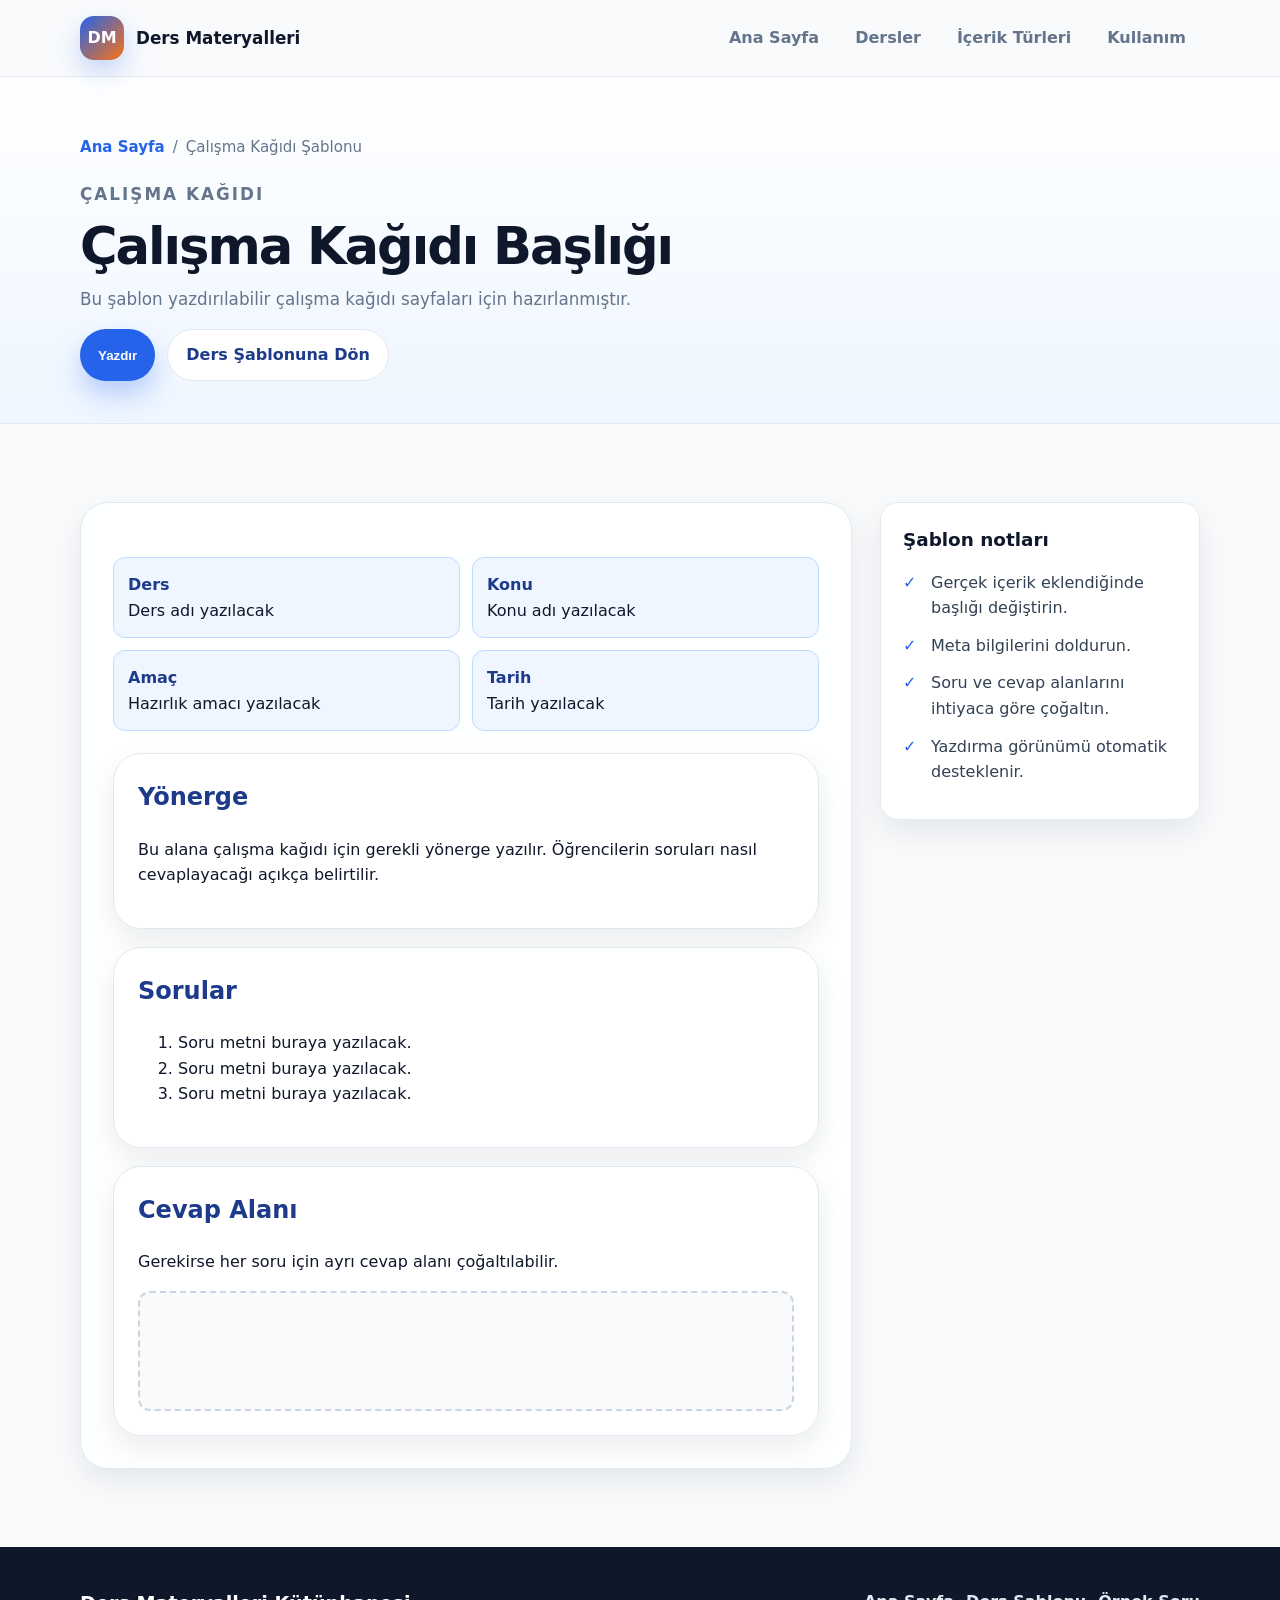
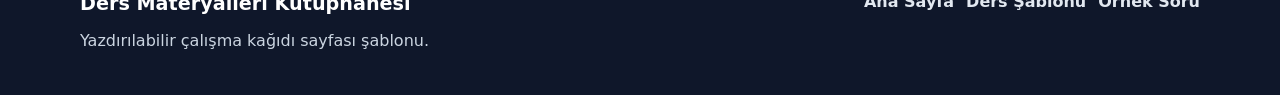
==== calisma-kagitlari/calisma-kagidi-sablonu.html @ d0fea32f "Create static course materials template" ====
<!DOCTYPE html>
<html lang="tr">
<head>
    <meta charset="UTF-8">
    <meta name="viewport" content="width=device-width, initial-scale=1.0">
    <meta name="description" content="Yazdırılabilir çalışma kağıdı sayfaları için statik HTML şablonu.">
    <title>Çalışma Kağıdı Şablonu | Ders Materyalleri Kütüphanesi</title>
    <link rel="stylesheet" href="../style.css">
</head>
<body>
    <header class="site-header">
        <div class="container nav-shell">
            <a class="brand" href="../index.html" aria-label="Ders Materyalleri Kütüphanesi ana sayfa">
                <span class="brand-mark" aria-hidden="true">DM</span>
                <span class="brand-text">Ders Materyalleri</span>
            </a>
            <button class="nav-toggle" type="button" aria-expanded="false" aria-controls="site-nav">
                <span class="sr-only">Menüyü aç veya kapat</span>
                <span></span>
                <span></span>
                <span></span>
            </button>
            <nav class="site-nav" id="site-nav" aria-label="Ana menü">
                <a href="../index.html">Ana Sayfa</a>
                <a href="../index.html#dersler">Dersler</a>
                <a href="../index.html#icerik-turleri">İçerik Türleri</a>
                <a href="../index.html#kullanim">Kullanım</a>
            </nav>
        </div>
    </header>

    <main>
        <section class="page-hero">
            <div class="container page-header">
                <nav class="breadcrumb" aria-label="Sayfa yolu">
                    <a href="../index.html">Ana Sayfa</a>
                    <span>/</span>
                    <span>Çalışma Kağıdı Şablonu</span>
                </nav>
                <p class="eyebrow">Çalışma kağıdı</p>
                <h1>Çalışma Kağıdı Başlığı</h1>
                <p>Bu şablon yazdırılabilir çalışma kağıdı sayfaları için hazırlanmıştır.</p>
                <div class="action-row">
                    <button class="button button-primary" type="button" onclick="window.print()">Yazdır</button>
                    <a class="button button-secondary" href="../dersler/ders-sablonu.html">Ders Şablonuna Dön</a>
                </div>
            </div>
        </section>

        <section class="section">
            <div class="container page-layout">
                <article class="page-card">
                    <div class="meta-grid" aria-label="Çalışma kağıdı bilgileri">
                        <div class="meta-item"><strong>Ders</strong> Ders adı yazılacak</div>
                        <div class="meta-item"><strong>Konu</strong> Konu adı yazılacak</div>
                        <div class="meta-item"><strong>Amaç</strong> Hazırlık amacı yazılacak</div>
                        <div class="meta-item"><strong>Tarih</strong> Tarih yazılacak</div>
                    </div>

                    <div class="worksheet-box">
                        <h2>Yönerge</h2>
                        <p>Bu alana çalışma kağıdı için gerekli yönerge yazılır. Öğrencilerin soruları nasıl cevaplayacağı açıkça belirtilir.</p>
                    </div>

                    <div class="worksheet-box">
                        <h2>Sorular</h2>
                        <ol>
                            <li>Soru metni buraya yazılacak.</li>
                            <li>Soru metni buraya yazılacak.</li>
                            <li>Soru metni buraya yazılacak.</li>
                        </ol>
                    </div>

                    <div class="worksheet-box">
                        <h2>Cevap Alanı</h2>
                        <p>Gerekirse her soru için ayrı cevap alanı çoğaltılabilir.</p>
                        <div class="answer-area" aria-label="Boş cevap alanı"></div>
                    </div>
                </article>

                <aside class="sidebar-card">
                    <h2>Şablon notları</h2>
                    <ul class="template-list">
                        <li>Gerçek içerik eklendiğinde başlığı değiştirin.</li>
                        <li>Meta bilgilerini doldurun.</li>
                        <li>Soru ve cevap alanlarını ihtiyaca göre çoğaltın.</li>
                        <li>Yazdırma görünümü otomatik desteklenir.</li>
                    </ul>
                </aside>
            </div>
        </section>
    </main>

    <footer class="site-footer">
        <div class="container footer-grid">
            <div>
                <h2>Ders Materyalleri Kütüphanesi</h2>
                <p>Yazdırılabilir çalışma kağıdı sayfası şablonu.</p>
            </div>
            <nav aria-label="Alt menü">
                <a href="../index.html">Ana Sayfa</a>
                <a href="../dersler/ders-sablonu.html">Ders Şablonu</a>
                <a href="../ornek-sorular/ornek-soru-sablonu.html">Örnek Soru</a>
            </nav>
        </div>
    </footer>

    <script src="../script.js"></script>
</body>
</html>
---- style.css ----
:root {
    --color-primary: #2563eb;
    --color-primary-dark: #1e3a8a;
    --color-accent: #f97316;
    --color-bg: #f8fafc;
    --color-surface: #ffffff;
    --color-surface-soft: #eff6ff;
    --color-text: #0f172a;
    --color-muted: #64748b;
    --color-border: #e2e8f0;
    --shadow-soft: 0 20px 45px rgba(15, 23, 42, 0.09);
    --shadow-card: 0 12px 30px rgba(15, 23, 42, 0.08);
    --radius-sm: 12px;
    --radius-md: 18px;
    --radius-lg: 28px;
    --container: 1120px;
}

* {
    box-sizing: border-box;
}

html {
    scroll-behavior: smooth;
}

body {
    margin: 0;
    font-family: system-ui, -apple-system, BlinkMacSystemFont, "Segoe UI", sans-serif;
    color: var(--color-text);
    background: var(--color-bg);
    line-height: 1.6;
}

body.nav-open {
    overflow: hidden;
}

img {
    max-width: 100%;
    display: block;
}

a {
    color: inherit;
}

code {
    padding: 0.12rem 0.35rem;
    border-radius: 8px;
    background: #e0e7ff;
    color: #3730a3;
    font-size: 0.92em;
}

.container {
    width: min(100% - 32px, var(--container));
    margin-inline: auto;
}

.sr-only {
    position: absolute;
    width: 1px;
    height: 1px;
    padding: 0;
    margin: -1px;
    overflow: hidden;
    clip: rect(0, 0, 0, 0);
    white-space: nowrap;
    border: 0;
}

.site-header {
    position: sticky;
    top: 0;
    z-index: 20;
    background: rgba(248, 250, 252, 0.92);
    border-bottom: 1px solid rgba(226, 232, 240, 0.8);
    backdrop-filter: blur(16px);
}

.nav-shell {
    min-height: 76px;
    display: flex;
    align-items: center;
    justify-content: space-between;
    gap: 24px;
}

.brand {
    display: inline-flex;
    align-items: center;
    gap: 12px;
    font-weight: 800;
    text-decoration: none;
}

.brand-mark {
    display: grid;
    width: 44px;
    height: 44px;
    place-items: center;
    color: #fff;
    background: linear-gradient(135deg, var(--color-primary), var(--color-accent));
    border-radius: 14px;
    box-shadow: 0 12px 24px rgba(37, 99, 235, 0.24);
}

.brand-text {
    font-size: 1.05rem;
}

.site-nav {
    display: flex;
    align-items: center;
    gap: 8px;
}

.site-nav a {
    padding: 10px 14px;
    border-radius: 999px;
    color: var(--color-muted);
    font-weight: 700;
    text-decoration: none;
    transition: 0.2s ease;
}

.site-nav a:hover,
.site-nav a:focus-visible,
.site-nav a[aria-current="page"] {
    color: var(--color-primary-dark);
    background: #dbeafe;
    outline: none;
}

.nav-toggle {
    display: none;
    width: 44px;
    height: 44px;
    border: 1px solid var(--color-border);
    border-radius: 12px;
    background: #fff;
    cursor: pointer;
}

.nav-toggle span:not(.sr-only) {
    display: block;
    width: 20px;
    height: 2px;
    margin: 4px auto;
    background: var(--color-text);
    border-radius: 2px;
}

.hero {
    overflow: hidden;
    padding: 92px 0 76px;
    background:
        radial-gradient(circle at 12% 20%, rgba(249, 115, 22, 0.16), transparent 28%),
        radial-gradient(circle at 88% 18%, rgba(37, 99, 235, 0.2), transparent 32%),
        linear-gradient(180deg, #ffffff 0%, #eef6ff 100%);
}

.hero-grid {
    display: grid;
    grid-template-columns: minmax(0, 1.35fr) minmax(300px, 0.65fr);
    gap: 42px;
    align-items: center;
}

.eyebrow {
    margin: 0 0 12px;
    color: var(--color-accent);
    font-size: 0.78rem;
    font-weight: 900;
    letter-spacing: 0.12em;
    text-transform: uppercase;
}

h1,
h2,
h3,
p {
    margin-top: 0;
}

.hero h1 {
    max-width: 850px;
    margin-bottom: 22px;
    font-size: clamp(2.3rem, 6vw, 5rem);
    line-height: 0.98;
    letter-spacing: -0.06em;
}

.hero-lead {
    max-width: 720px;
    margin-bottom: 28px;
    color: #334155;
    font-size: clamp(1.05rem, 2vw, 1.25rem);
}

.hero-actions,
.action-row {
    display: flex;
    flex-wrap: wrap;
    gap: 12px;
}

.button {
    display: inline-flex;
    min-height: 46px;
    align-items: center;
    justify-content: center;
    gap: 8px;
    padding: 12px 18px;
    border: 0;
    border-radius: 999px;
    font-weight: 800;
    text-decoration: none;
    cursor: pointer;
    transition: transform 0.2s ease, box-shadow 0.2s ease, background 0.2s ease;
}

.button:hover,
.button:focus-visible {
    transform: translateY(-2px);
    outline: none;
}

.button-primary {
    color: #fff;
    background: var(--color-primary);
    box-shadow: 0 14px 26px rgba(37, 99, 235, 0.28);
}

.button-primary:hover,
.button-primary:focus-visible {
    background: var(--color-primary-dark);
}

.button-secondary {
    color: var(--color-primary-dark);
    background: #fff;
    border: 1px solid var(--color-border);
}

.hero-card,
.empty-state,
.feature-card,
.step-card,
.page-card,
.template-panel,
.worksheet-box,
.question-box {
    background: rgba(255, 255, 255, 0.92);
    border: 1px solid var(--color-border);
    border-radius: var(--radius-lg);
    box-shadow: var(--shadow-card);
}

.hero-card {
    padding: 26px;
}

.stat-card {
    display: grid;
    gap: 4px;
    padding: 24px;
    margin-bottom: 22px;
    color: #fff;
    background: linear-gradient(135deg, var(--color-primary-dark), var(--color-primary));
    border-radius: var(--radius-md);
}

.stat-number {
    font-size: 4rem;
    font-weight: 900;
    line-height: 1;
}

.stat-label {
    font-weight: 700;
}

.check-list,
.resource-list,
.template-list {
    padding: 0;
    margin: 0;
    list-style: none;
}

.check-list li,
.resource-list li,
.template-list li {
    position: relative;
    padding-left: 28px;
    margin-bottom: 12px;
    color: #334155;
}

.check-list li::before,
.resource-list li::before,
.template-list li::before {
    position: absolute;
    left: 0;
    color: var(--color-primary);
    font-weight: 900;
    content: "✓";
}

.section {
    padding: 78px 0;
}

.section-muted {
    background: #eef6ff;
}

.section-heading {
    max-width: 760px;
    margin-bottom: 32px;
}

.section-heading.centered {
    margin-inline: auto;
    text-align: center;
}

.section-heading h2,
.page-header h1 {
    margin-bottom: 12px;
    font-size: clamp(2rem, 4vw, 3.4rem);
    line-height: 1.05;
    letter-spacing: -0.04em;
}

.section-heading p,
.page-header p {
    color: var(--color-muted);
    font-size: 1.05rem;
}

.empty-state {
    padding: 36px;
    text-align: center;
}

.empty-icon {
    display: grid;
    width: 64px;
    height: 64px;
    place-items: center;
    margin: 0 auto 18px;
    color: var(--color-primary);
    background: #dbeafe;
    border-radius: 22px;
    font-size: 2rem;
    font-weight: 900;
}

.card-grid,
.steps-grid {
    display: grid;
    gap: 20px;
}

.card-grid.two-columns {
    grid-template-columns: repeat(2, minmax(0, 1fr));
}

.steps-grid {
    grid-template-columns: repeat(3, minmax(0, 1fr));
}

.feature-card,
.step-card,
.template-panel {
    padding: 28px;
}

.feature-card h3,
.step-card h3,
.template-panel h2 {
    margin-bottom: 10px;
}

.card-icon {
    display: inline-grid;
    width: 56px;
    height: 56px;
    place-items: center;
    margin-bottom: 18px;
    background: #fff7ed;
    border-radius: 18px;
    font-size: 1.8rem;
}

.text-link {
    color: var(--color-primary);
    font-weight: 800;
    text-decoration-thickness: 2px;
    text-underline-offset: 4px;
}

.step-card {
    position: relative;
    padding-top: 62px;
}

.step-number {
    position: absolute;
    top: 22px;
    left: 28px;
    display: grid;
    width: 34px;
    height: 34px;
    place-items: center;
    color: #fff;
    background: var(--color-primary);
    border-radius: 50%;
    font-weight: 900;
}

.page-hero {
    padding: 58px 0 42px;
    background: linear-gradient(180deg, #fff 0%, #eef6ff 100%);
    border-bottom: 1px solid var(--color-border);
}

.breadcrumb {
    display: flex;
    flex-wrap: wrap;
    gap: 8px;
    margin-bottom: 22px;
    color: var(--color-muted);
    font-size: 0.94rem;
}

.breadcrumb a {
    color: var(--color-primary);
    font-weight: 800;
    text-decoration: none;
}

.page-layout {
    display: grid;
    grid-template-columns: minmax(0, 1fr) 320px;
    gap: 28px;
    align-items: start;
}

.page-card {
    padding: 32px;
}

.template-panel + .template-panel,
.worksheet-box + .worksheet-box,
.question-box + .question-box {
    margin-top: 18px;
}

.template-panel h2,
.worksheet-box h2,
.question-box h2 {
    color: var(--color-primary-dark);
}

.meta-grid {
    display: grid;
    grid-template-columns: repeat(2, minmax(0, 1fr));
    gap: 12px;
    margin: 22px 0;
}

.meta-item {
    padding: 14px;
    background: var(--color-surface-soft);
    border: 1px solid #bfdbfe;
    border-radius: var(--radius-sm);
}

.meta-item strong {
    display: block;
    color: var(--color-primary-dark);
}

.sidebar-card {
    position: sticky;
    top: 98px;
    padding: 22px;
    background: #fff;
    border: 1px solid var(--color-border);
    border-radius: var(--radius-md);
    box-shadow: var(--shadow-card);
}

.sidebar-card h2 {
    font-size: 1.15rem;
}

.worksheet-box,
.question-box {
    padding: 24px;
}

.answer-area {
    min-height: 120px;
    margin-top: 12px;
    border: 2px dashed #cbd5e1;
    border-radius: var(--radius-sm);
    background: #f8fafc;
}

.site-footer {
    padding: 42px 0;
    color: #cbd5e1;
    background: #0f172a;
}

.footer-grid {
    display: flex;
    align-items: flex-start;
    justify-content: space-between;
    gap: 24px;
}

.site-footer h2 {
    margin-bottom: 8px;
    color: #fff;
    font-size: 1.2rem;
}

.site-footer p {
    margin-bottom: 0;
}

.site-footer nav {
    display: flex;
    flex-wrap: wrap;
    gap: 12px;
}

.site-footer a {
    color: #e2e8f0;
    font-weight: 700;
    text-decoration: none;
}

.site-footer a:hover,
.site-footer a:focus-visible {
    color: #fff;
    outline: none;
}

@media (max-width: 860px) {
    .nav-toggle {
        display: inline-block;
    }

    .site-nav {
        position: fixed;
        inset: 76px 16px auto 16px;
        display: none;
        flex-direction: column;
        align-items: stretch;
        padding: 16px;
        background: #fff;
        border: 1px solid var(--color-border);
        border-radius: var(--radius-md);
        box-shadow: var(--shadow-soft);
    }

    .site-nav.is-open {
        display: flex;
    }

    .site-nav a {
        border-radius: 12px;
    }

    .hero-grid,
    .page-layout,
    .card-grid.two-columns,
    .steps-grid,
    .meta-grid {
        grid-template-columns: 1fr;
    }

    .hero {
        padding: 56px 0;
    }

    .section {
        padding: 56px 0;
    }

    .sidebar-card {
        position: static;
    }

    .footer-grid {
        flex-direction: column;
    }
}

@media (max-width: 560px) {
    .container {
        width: min(100% - 24px, var(--container));
    }

    .brand-text {
        display: none;
    }

    .hero-actions,
    .action-row {
        flex-direction: column;
    }

    .button {
        width: 100%;
    }

    .empty-state,
    .feature-card,
    .step-card,
    .page-card,
    .template-panel,
    .worksheet-box,
    .question-box {
        padding: 22px;
    }
}

@media print {
    .site-header,
    .site-footer,
    .breadcrumb,
    .sidebar-card,
    .button,
    .nav-toggle {
        display: none !important;
    }

    body {
        color: #000;
        background: #fff;
    }

    .page-hero,
    .section,
    .page-card,
    .worksheet-box,
    .question-box {
        padding: 0;
        background: #fff;
        border: 0;
        box-shadow: none;
    }

    .container {
        width: 100%;
    }

    .page-layout {
        display: block;
    }

    .answer-area {
        min-height: 100px;
        border: 1px solid #000;
    }
}
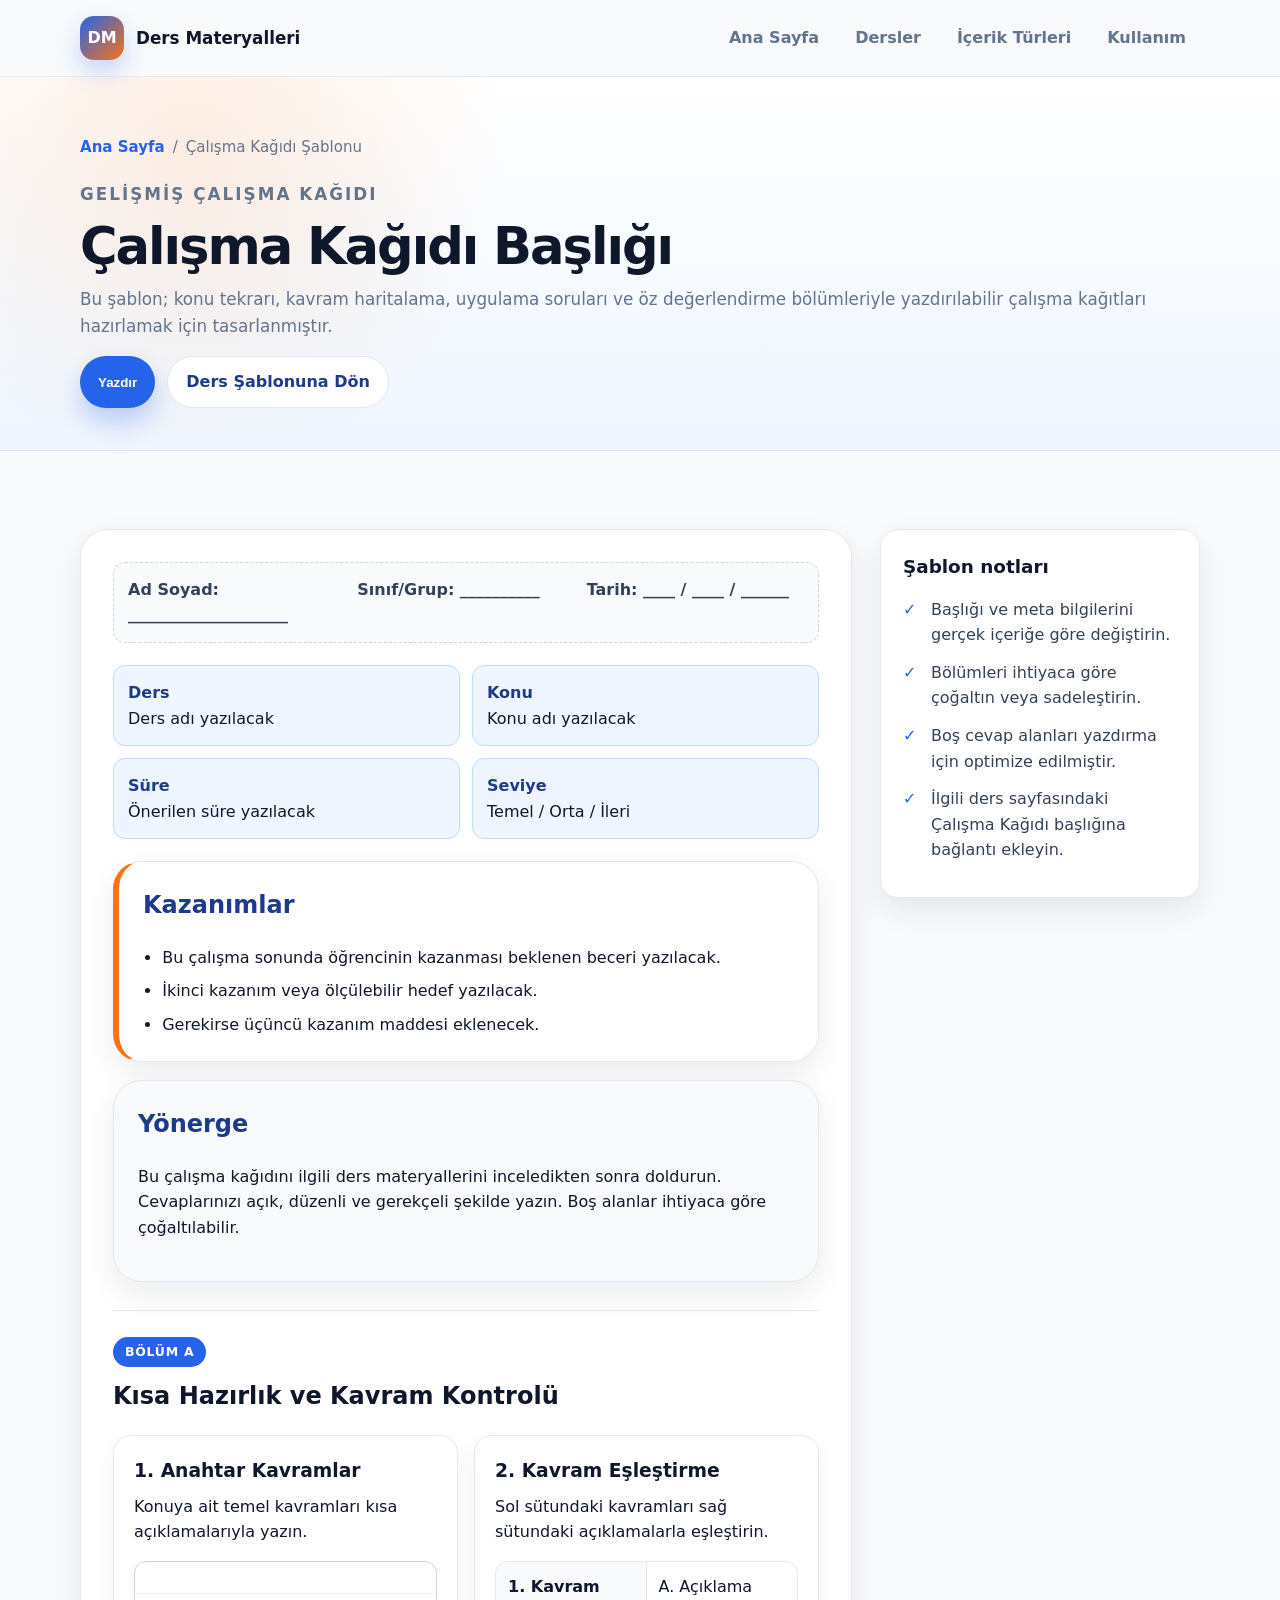
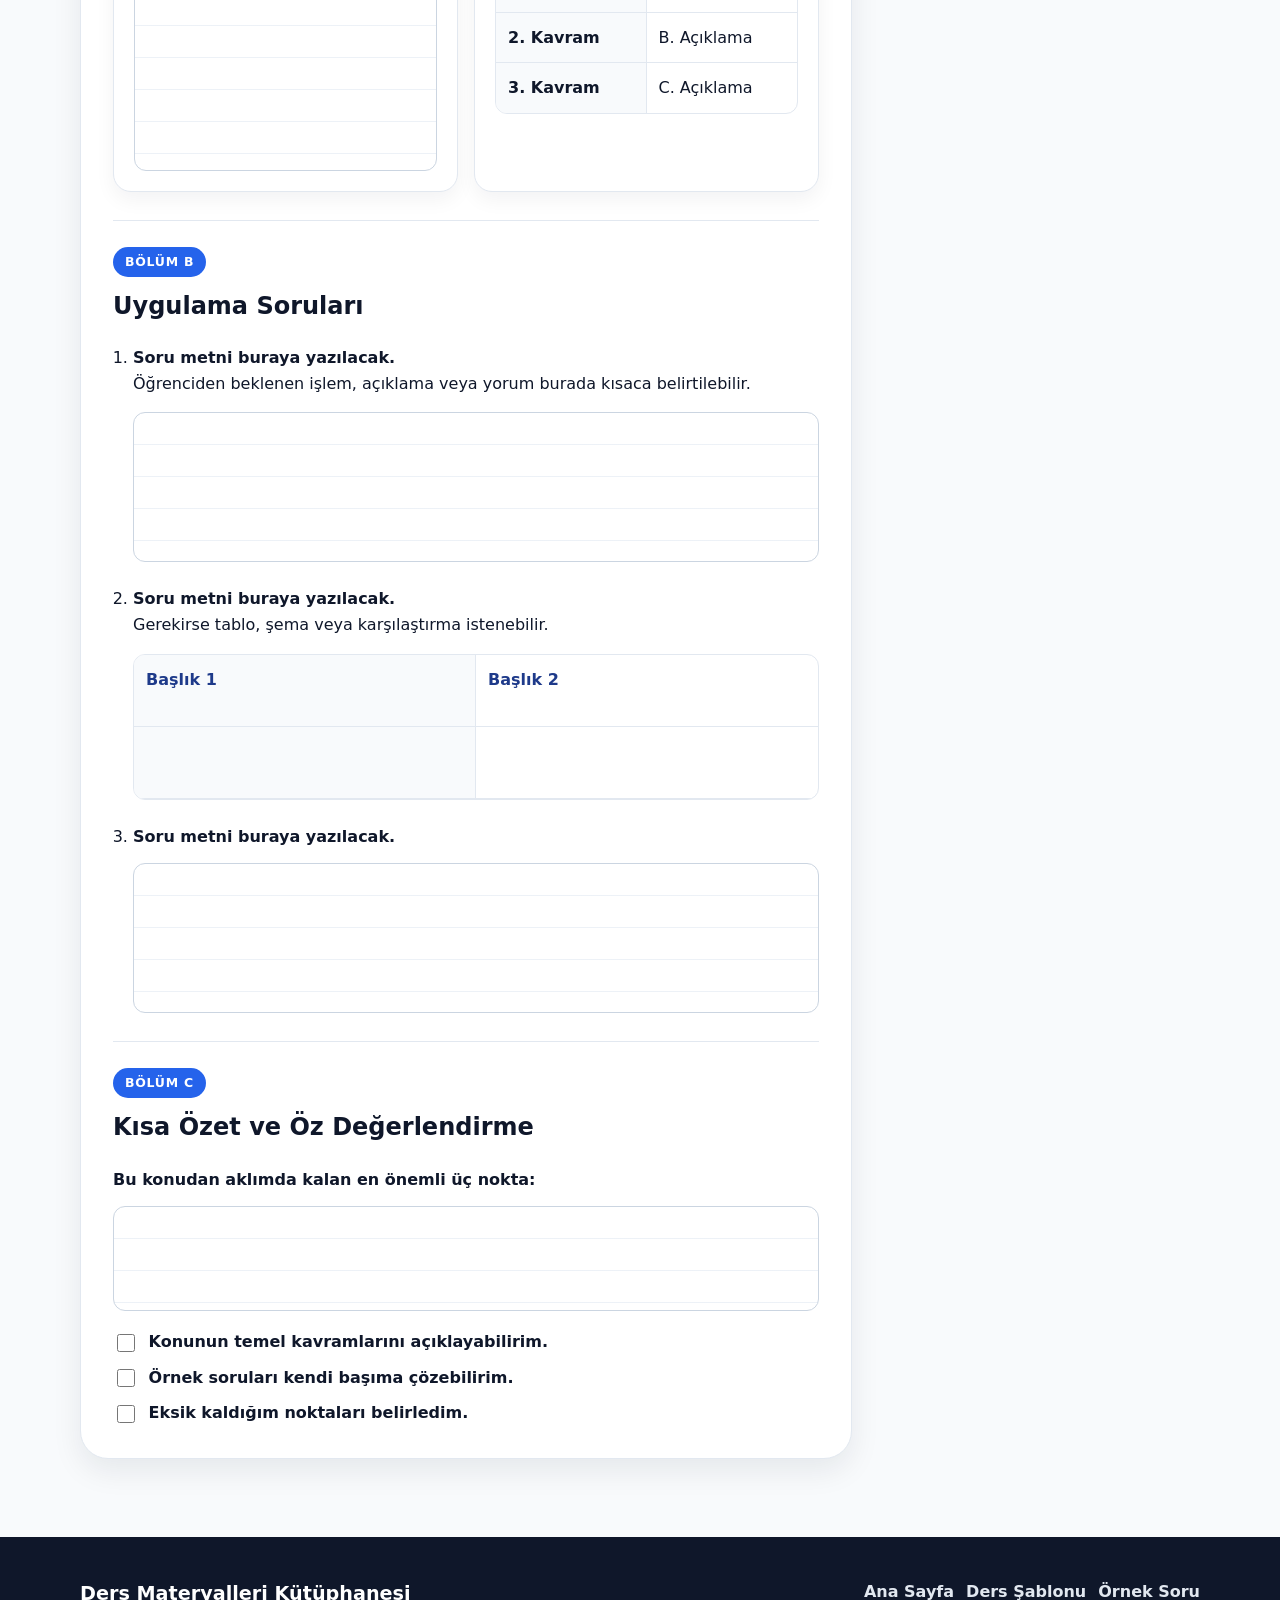
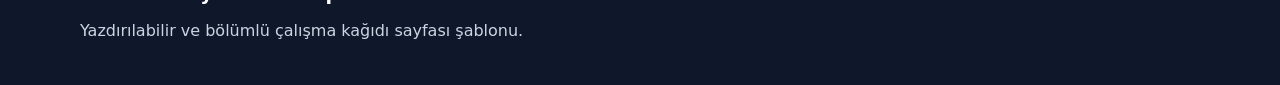
==== commit 246630bd: "Enhance worksheet and question templates" ====
--- a/calisma-kagitlari/calisma-kagidi-sablonu.html
+++ b/calisma-kagitlari/calisma-kagidi-sablonu.html
@@ -3,9 +3,9 @@
 <head>
     <meta charset="UTF-8">
     <meta name="viewport" content="width=device-width, initial-scale=1.0">
-    <meta name="description" content="Yazdırılabilir çalışma kağıdı sayfaları için statik HTML şablonu.">
+    <meta name="description" content="Yazdırılabilir, bölümlü ve gelişmiş çalışma kağıdı sayfaları için statik HTML şablonu.">
     <title>Çalışma Kağıdı Şablonu | Ders Materyalleri Kütüphanesi</title>
-    <link rel="stylesheet" href="../style.css">
+    <link rel="stylesheet" href="../style.css?v=20260604-2">
 </head>
 <body>
     <header class="site-header">
@@ -30,16 +30,16 @@
     </header>
 
     <main>
-        <section class="page-hero">
+        <section class="page-hero worksheet-hero">
             <div class="container page-header">
                 <nav class="breadcrumb" aria-label="Sayfa yolu">
                     <a href="../index.html">Ana Sayfa</a>
                     <span>/</span>
                     <span>Çalışma Kağıdı Şablonu</span>
                 </nav>
-                <p class="eyebrow">Çalışma kağıdı</p>
+                <p class="eyebrow">Gelişmiş çalışma kağıdı</p>
                 <h1>Çalışma Kağıdı Başlığı</h1>
-                <p>Bu şablon yazdırılabilir çalışma kağıdı sayfaları için hazırlanmıştır.</p>
+                <p>Bu şablon; konu tekrarı, kavram haritalama, uygulama soruları ve öz değerlendirme bölümleriyle yazdırılabilir çalışma kağıtları hazırlamak için tasarlanmıştır.</p>
                 <div class="action-row">
                     <button class="button button-primary" type="button" onclick="window.print()">Yazdır</button>
                     <a class="button button-secondary" href="../dersler/ders-sablonu.html">Ders Şablonuna Dön</a>
@@ -49,42 +49,103 @@
 
         <section class="section">
             <div class="container page-layout">
-                <article class="page-card">
+                <article class="page-card worksheet-sheet">
+                    <div class="sheet-topline">
+                        <span>Ad Soyad: ____________________</span>
+                        <span>Sınıf/Grup: __________</span>
+                        <span>Tarih: ____ / ____ / ______</span>
+                    </div>
+
                     <div class="meta-grid" aria-label="Çalışma kağıdı bilgileri">
                         <div class="meta-item"><strong>Ders</strong> Ders adı yazılacak</div>
                         <div class="meta-item"><strong>Konu</strong> Konu adı yazılacak</div>
-                        <div class="meta-item"><strong>Amaç</strong> Hazırlık amacı yazılacak</div>
-                        <div class="meta-item"><strong>Tarih</strong> Tarih yazılacak</div>
+                        <div class="meta-item"><strong>Süre</strong> Önerilen süre yazılacak</div>
+                        <div class="meta-item"><strong>Seviye</strong> Temel / Orta / İleri</div>
                     </div>
 
-                    <div class="worksheet-box">
+                    <section class="worksheet-box accent-box">
+                        <h2>Kazanımlar</h2>
+                        <ul class="compact-list">
+                            <li>Bu çalışma sonunda öğrencinin kazanması beklenen beceri yazılacak.</li>
+                            <li>İkinci kazanım veya ölçülebilir hedef yazılacak.</li>
+                            <li>Gerekirse üçüncü kazanım maddesi eklenecek.</li>
+                        </ul>
+                    </section>
+
+                    <section class="worksheet-box instruction-box">
                         <h2>Yönerge</h2>
-                        <p>Bu alana çalışma kağıdı için gerekli yönerge yazılır. Öğrencilerin soruları nasıl cevaplayacağı açıkça belirtilir.</p>
-                    </div>
+                        <p>Bu çalışma kağıdını ilgili ders materyallerini inceledikten sonra doldurun. Cevaplarınızı açık, düzenli ve gerekçeli şekilde yazın. Boş alanlar ihtiyaca göre çoğaltılabilir.</p>
+                    </section>
 
-                    <div class="worksheet-box">
-                        <h2>Sorular</h2>
-                        <ol>
-                            <li>Soru metni buraya yazılacak.</li>
-                            <li>Soru metni buraya yazılacak.</li>
-                            <li>Soru metni buraya yazılacak.</li>
+                    <section class="worksheet-section">
+                        <div class="section-label">Bölüm A</div>
+                        <h2>Kısa Hazırlık ve Kavram Kontrolü</h2>
+                        <div class="task-grid">
+                            <article class="task-card">
+                                <h3>1. Anahtar Kavramlar</h3>
+                                <p>Konuya ait temel kavramları kısa açıklamalarıyla yazın.</p>
+                                <div class="lined-area tall" aria-label="Anahtar kavram cevap alanı"></div>
+                            </article>
+                            <article class="task-card">
+                                <h3>2. Kavram Eşleştirme</h3>
+                                <p>Sol sütundaki kavramları sağ sütundaki açıklamalarla eşleştirin.</p>
+                                <div class="match-table" role="table" aria-label="Kavram eşleştirme alanı">
+                                    <div role="row"><span role="cell">1. Kavram</span><span role="cell">A. Açıklama</span></div>
+                                    <div role="row"><span role="cell">2. Kavram</span><span role="cell">B. Açıklama</span></div>
+                                    <div role="row"><span role="cell">3. Kavram</span><span role="cell">C. Açıklama</span></div>
+                                </div>
+                            </article>
+                        </div>
+                    </section>
+
+                    <section class="worksheet-section">
+                        <div class="section-label">Bölüm B</div>
+                        <h2>Uygulama Soruları</h2>
+                        <ol class="worksheet-questions">
+                            <li>
+                                <strong>Soru metni buraya yazılacak.</strong>
+                                <p>Öğrenciden beklenen işlem, açıklama veya yorum burada kısaca belirtilebilir.</p>
+                                <div class="lined-area" aria-label="Birinci soru cevap alanı"></div>
+                            </li>
+                            <li>
+                                <strong>Soru metni buraya yazılacak.</strong>
+                                <p>Gerekirse tablo, şema veya karşılaştırma istenebilir.</p>
+                                <div class="answer-grid" aria-label="Karşılaştırmalı cevap alanı">
+                                    <div><span>Başlık 1</span></div>
+                                    <div><span>Başlık 2</span></div>
+                                    <div></div>
+                                    <div></div>
+                                </div>
+                            </li>
+                            <li>
+                                <strong>Soru metni buraya yazılacak.</strong>
+                                <div class="lined-area" aria-label="Üçüncü soru cevap alanı"></div>
+                            </li>
                         </ol>
-                    </div>
+                    </section>
 
-                    <div class="worksheet-box">
-                        <h2>Cevap Alanı</h2>
-                        <p>Gerekirse her soru için ayrı cevap alanı çoğaltılabilir.</p>
-                        <div class="answer-area" aria-label="Boş cevap alanı"></div>
-                    </div>
+                    <section class="worksheet-section">
+                        <div class="section-label">Bölüm C</div>
+                        <h2>Kısa Özet ve Öz Değerlendirme</h2>
+                        <div class="reflection-box">
+                            <label>Bu konudan aklımda kalan en önemli üç nokta:</label>
+                            <div class="lined-area compact" aria-label="Kısa özet alanı"></div>
+                        </div>
+                        <div class="self-check" aria-label="Öz değerlendirme kontrol listesi">
+                            <label><input type="checkbox"> Konunun temel kavramlarını açıklayabilirim.</label>
+                            <label><input type="checkbox"> Örnek soruları kendi başıma çözebilirim.</label>
+                            <label><input type="checkbox"> Eksik kaldığım noktaları belirledim.</label>
+                        </div>
+                    </section>
                 </article>
 
                 <aside class="sidebar-card">
                     <h2>Şablon notları</h2>
                     <ul class="template-list">
-                        <li>Gerçek içerik eklendiğinde başlığı değiştirin.</li>
-                        <li>Meta bilgilerini doldurun.</li>
-                        <li>Soru ve cevap alanlarını ihtiyaca göre çoğaltın.</li>
-                        <li>Yazdırma görünümü otomatik desteklenir.</li>
+                        <li>Başlığı ve meta bilgilerini gerçek içeriğe göre değiştirin.</li>
+                        <li>Bölümleri ihtiyaca göre çoğaltın veya sadeleştirin.</li>
+                        <li>Boş cevap alanları yazdırma için optimize edilmiştir.</li>
+                        <li>İlgili ders sayfasındaki Çalışma Kağıdı başlığına bağlantı ekleyin.</li>
                     </ul>
                 </aside>
             </div>
@@ -95,7 +156,7 @@
         <div class="container footer-grid">
             <div>
                 <h2>Ders Materyalleri Kütüphanesi</h2>
-                <p>Yazdırılabilir çalışma kağıdı sayfası şablonu.</p>
+                <p>Yazdırılabilir ve bölümlü çalışma kağıdı sayfası şablonu.</p>
             </div>
             <nav aria-label="Alt menü">
                 <a href="../index.html">Ana Sayfa</a>
@@ -105,6 +166,6 @@
         </div>
     </footer>
 
-    <script src="../script.js"></script>
+    <script src="../script.js?v=20260604-2"></script>
 </body>
 </html>
--- a/style.css
+++ b/style.css
@@ -672,3 +672,322 @@
         border: 1px solid #000;
     }
 }
+
+.worksheet-hero,
+.question-hero {
+    background:
+        radial-gradient(circle at 15% 20%, rgba(249, 115, 22, 0.12), transparent 28%),
+        linear-gradient(180deg, #ffffff 0%, #eff6ff 100%);
+}
+
+.worksheet-sheet,
+.question-sheet {
+    background: #fff;
+}
+
+.sheet-topline {
+    display: grid;
+    grid-template-columns: repeat(3, minmax(0, 1fr));
+    gap: 12px;
+    padding: 14px;
+    margin-bottom: 20px;
+    color: #334155;
+    background: #f8fafc;
+    border: 1px dashed #cbd5e1;
+    border-radius: var(--radius-sm);
+    font-weight: 700;
+}
+
+.accent-box {
+    border-left: 6px solid var(--color-accent);
+}
+
+.instruction-box {
+    background: #f8fafc;
+}
+
+.compact-list {
+    padding-left: 1.2rem;
+    margin: 0;
+}
+
+.compact-list li + li {
+    margin-top: 8px;
+}
+
+.worksheet-section,
+.question-set,
+.answer-key-panel {
+    margin-top: 28px;
+    padding-top: 26px;
+    border-top: 1px solid var(--color-border);
+}
+
+.section-label {
+    display: inline-flex;
+    align-items: center;
+    min-height: 30px;
+    padding: 4px 12px;
+    margin-bottom: 10px;
+    color: #fff;
+    background: var(--color-primary);
+    border-radius: 999px;
+    font-size: 0.78rem;
+    font-weight: 900;
+    letter-spacing: 0.06em;
+    text-transform: uppercase;
+}
+
+.task-grid {
+    display: grid;
+    grid-template-columns: repeat(2, minmax(0, 1fr));
+    gap: 16px;
+}
+
+.task-card,
+.question-card,
+.answer-key-panel {
+    padding: 20px;
+    background: #ffffff;
+    border: 1px solid var(--color-border);
+    border-radius: var(--radius-md);
+    box-shadow: 0 8px 20px rgba(15, 23, 42, 0.05);
+}
+
+.task-card h3,
+.question-card h3 {
+    margin-bottom: 8px;
+}
+
+.lined-area {
+    min-height: 150px;
+    margin-top: 14px;
+    border-radius: var(--radius-sm);
+    background-image: repeating-linear-gradient(#fff 0 31px, #dbe4ef 32px);
+    border: 1px solid #cbd5e1;
+}
+
+.lined-area.tall {
+    min-height: 210px;
+}
+
+.lined-area.compact {
+    min-height: 105px;
+}
+
+.match-table,
+.answer-grid,
+.true-false-list,
+.answer-key-grid {
+    margin-top: 14px;
+    overflow: hidden;
+    border: 1px solid var(--color-border);
+    border-radius: var(--radius-sm);
+}
+
+.match-table > div,
+.answer-grid,
+.true-false-list label,
+.answer-key-grid {
+    display: grid;
+}
+
+.match-table > div {
+    grid-template-columns: 1fr 1fr;
+}
+
+.match-table span,
+.answer-grid > div,
+.true-false-list label,
+.answer-key-grid span,
+.answer-key-grid strong {
+    padding: 12px;
+    border-bottom: 1px solid var(--color-border);
+}
+
+.match-table > div:last-child span,
+.true-false-list label:last-child,
+.answer-key-grid span:nth-last-child(-n + 2),
+.answer-key-grid strong:nth-last-child(-n + 2) {
+    border-bottom: 0;
+}
+
+.match-table span:first-child,
+.answer-grid > div:nth-child(odd),
+.answer-key-grid span {
+    border-right: 1px solid var(--color-border);
+    background: #f8fafc;
+    font-weight: 800;
+}
+
+.worksheet-questions {
+    padding-left: 1.25rem;
+}
+
+.worksheet-questions > li + li {
+    margin-top: 24px;
+}
+
+.answer-grid {
+    grid-template-columns: 1fr 1fr;
+}
+
+.answer-grid > div {
+    min-height: 72px;
+}
+
+.answer-grid span {
+    color: var(--color-primary-dark);
+    font-weight: 900;
+}
+
+.reflection-box label,
+.self-check label {
+    display: block;
+    font-weight: 800;
+}
+
+.self-check {
+    display: grid;
+    gap: 10px;
+    margin-top: 18px;
+}
+
+.self-check input {
+    width: 18px;
+    height: 18px;
+    margin-right: 8px;
+    vertical-align: middle;
+}
+
+.question-card + .question-card {
+    margin-top: 18px;
+}
+
+.question-head {
+    display: flex;
+    align-items: center;
+    justify-content: space-between;
+    gap: 12px;
+    margin-bottom: 12px;
+}
+
+.question-number,
+.difficulty {
+    display: inline-flex;
+    align-items: center;
+    min-height: 30px;
+    padding: 4px 12px;
+    border-radius: 999px;
+    font-size: 0.82rem;
+    font-weight: 900;
+}
+
+.question-number {
+    color: var(--color-primary-dark);
+    background: #dbeafe;
+}
+
+.difficulty.easy {
+    color: #166534;
+    background: #dcfce7;
+}
+
+.difficulty.medium {
+    color: #92400e;
+    background: #fef3c7;
+}
+
+.difficulty.hard {
+    color: #991b1b;
+    background: #fee2e2;
+}
+
+.question-stem {
+    color: #1e293b;
+    font-weight: 700;
+}
+
+.options-list {
+    display: grid;
+    gap: 8px;
+    padding-left: 1.6rem;
+    margin: 14px 0;
+}
+
+.options-list li {
+    padding: 10px 12px;
+    background: #f8fafc;
+    border: 1px solid var(--color-border);
+    border-radius: 12px;
+}
+
+.answer-detail {
+    margin-top: 14px;
+    border: 1px solid #bfdbfe;
+    border-radius: var(--radius-sm);
+    background: #eff6ff;
+}
+
+.answer-detail summary {
+    padding: 12px 14px;
+    color: var(--color-primary-dark);
+    cursor: pointer;
+    font-weight: 900;
+}
+
+.answer-detail p {
+    padding: 0 14px 14px;
+    margin-bottom: 0;
+}
+
+.true-false-list label {
+    grid-template-columns: 1fr auto;
+    gap: 14px;
+    align-items: center;
+    margin: 0;
+}
+
+.answer-key-grid {
+    grid-template-columns: 90px 1fr;
+}
+
+.answer-key-grid span,
+.answer-key-grid strong {
+    display: block;
+}
+
+@media (max-width: 860px) {
+    .sheet-topline,
+    .task-grid {
+        grid-template-columns: 1fr;
+    }
+}
+
+@media print {
+    .worksheet-section,
+    .question-set,
+    .answer-key-panel {
+        break-inside: avoid;
+        page-break-inside: avoid;
+    }
+
+    .task-card,
+    .question-card,
+    .answer-key-panel,
+    .worksheet-sheet,
+    .question-sheet {
+        box-shadow: none;
+    }
+
+    .answer-detail[open],
+    .answer-detail {
+        background: #fff;
+        border-color: #000;
+    }
+
+    .lined-area {
+        background-image: repeating-linear-gradient(#fff 0 31px, #999 32px);
+        border-color: #000;
+    }
+}
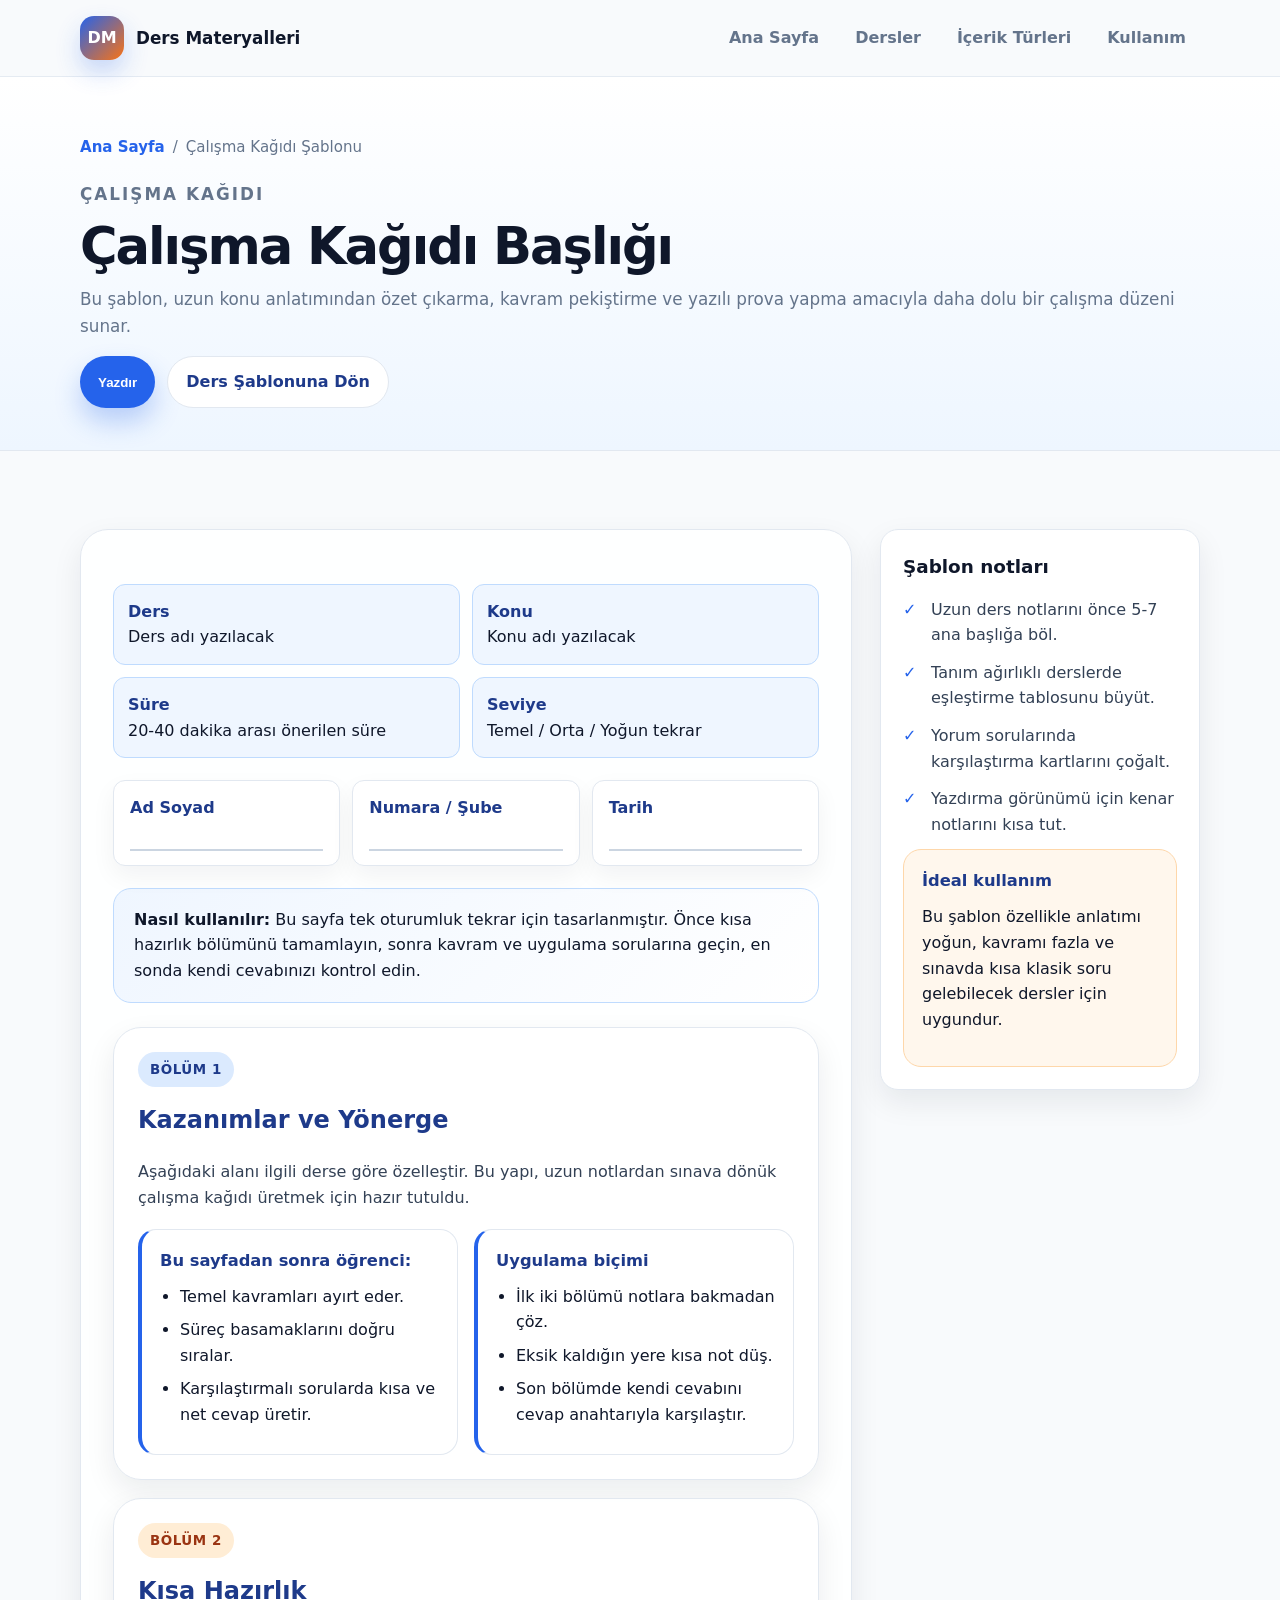
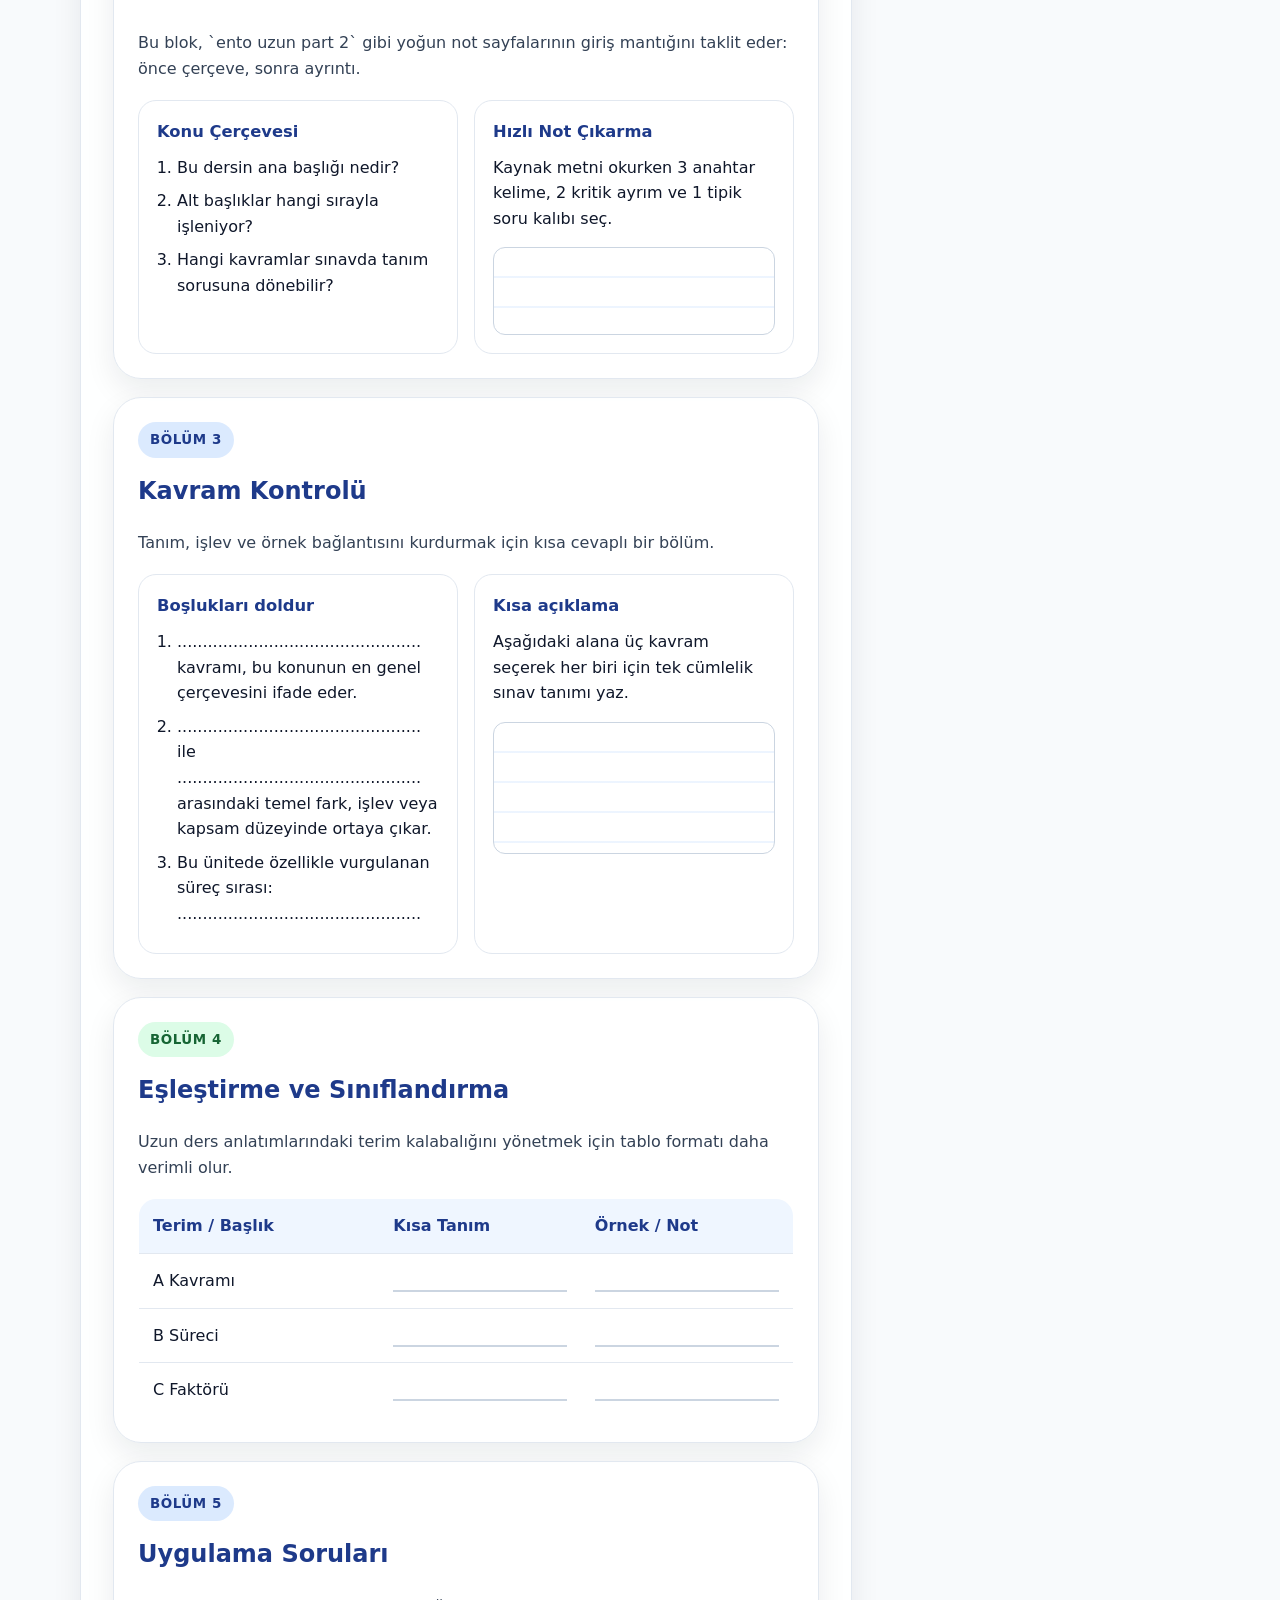
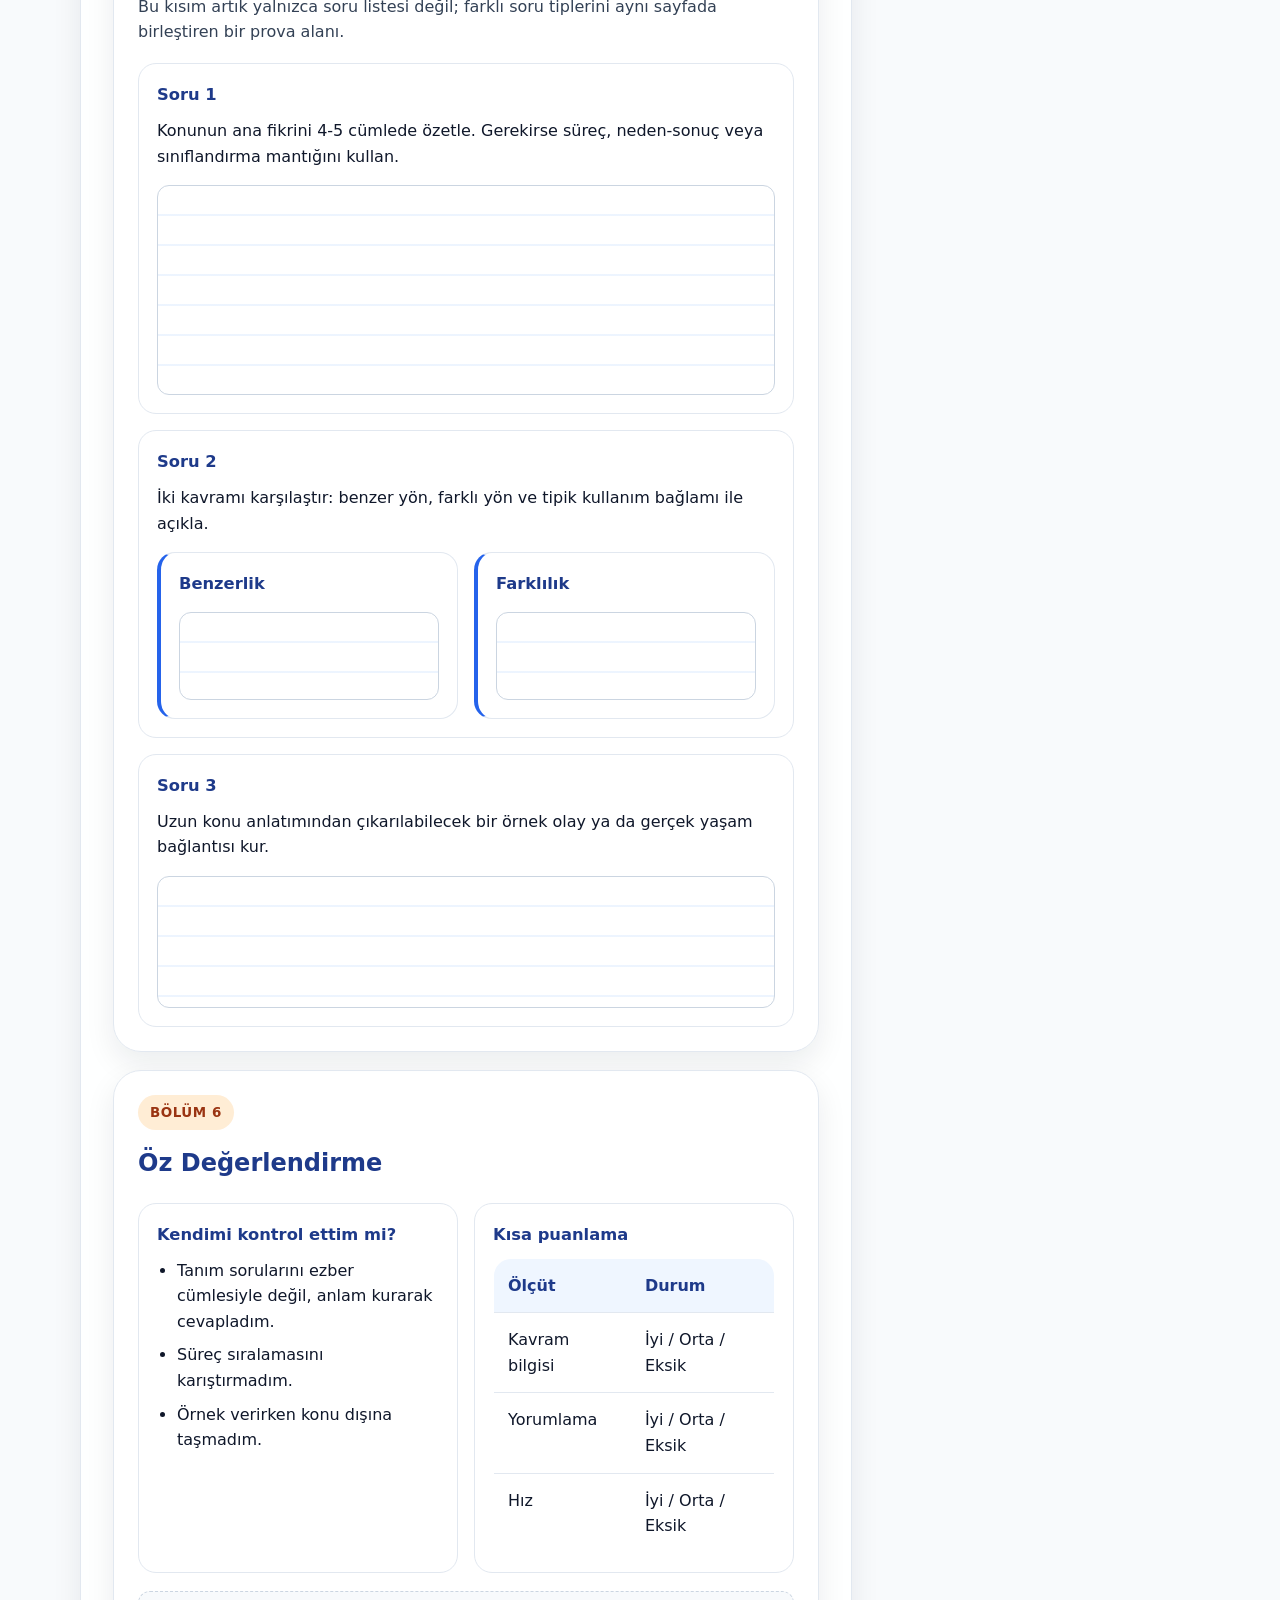
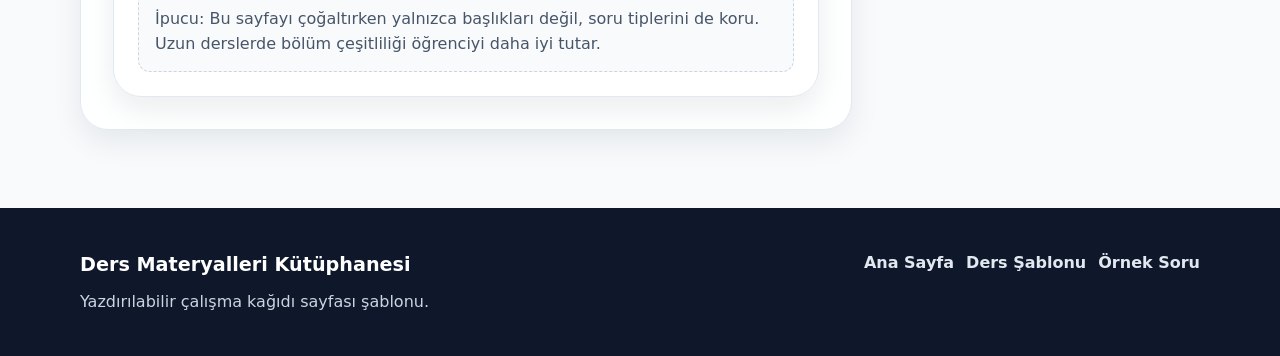
==== commit adad1344: "Update worksheet and sample question templates # Conflicts: #	calisma-kagitlari/calisma-kagidi-sablo" ====
--- a/calisma-kagitlari/calisma-kagidi-sablonu.html
+++ b/calisma-kagitlari/calisma-kagidi-sablonu.html
@@ -3,9 +3,9 @@
 <head>
     <meta charset="UTF-8">
     <meta name="viewport" content="width=device-width, initial-scale=1.0">
-    <meta name="description" content="Yazdırılabilir, bölümlü ve gelişmiş çalışma kağıdı sayfaları için statik HTML şablonu.">
+    <meta name="description" content="Yazdırılabilir ve doldurulabilir çalışma kağıdı sayfaları için gelişmiş statik HTML şablonu.">
     <title>Çalışma Kağıdı Şablonu | Ders Materyalleri Kütüphanesi</title>
-    <link rel="stylesheet" href="../style.css?v=20260604-2">
+    <link rel="stylesheet" href="../style.css?v=20260604-3">
 </head>
 <body>
     <header class="site-header">
@@ -30,16 +30,16 @@
     </header>
 
     <main>
-        <section class="page-hero worksheet-hero">
+        <section class="page-hero">
             <div class="container page-header">
                 <nav class="breadcrumb" aria-label="Sayfa yolu">
                     <a href="../index.html">Ana Sayfa</a>
                     <span>/</span>
                     <span>Çalışma Kağıdı Şablonu</span>
                 </nav>
-                <p class="eyebrow">Gelişmiş çalışma kağıdı</p>
+                <p class="eyebrow">Çalışma kağıdı</p>
                 <h1>Çalışma Kağıdı Başlığı</h1>
-                <p>Bu şablon; konu tekrarı, kavram haritalama, uygulama soruları ve öz değerlendirme bölümleriyle yazdırılabilir çalışma kağıtları hazırlamak için tasarlanmıştır.</p>
+                <p>Bu şablon, uzun konu anlatımından özet çıkarma, kavram pekiştirme ve yazılı prova yapma amacıyla daha dolu bir çalışma düzeni sunar.</p>
                 <div class="action-row">
                     <button class="button button-primary" type="button" onclick="window.print()">Yazdır</button>
                     <a class="button button-secondary" href="../dersler/ders-sablonu.html">Ders Şablonuna Dön</a>
@@ -49,104 +49,217 @@
 
         <section class="section">
             <div class="container page-layout">
-                <article class="page-card worksheet-sheet">
-                    <div class="sheet-topline">
-                        <span>Ad Soyad: ____________________</span>
-                        <span>Sınıf/Grup: __________</span>
-                        <span>Tarih: ____ / ____ / ______</span>
-                    </div>
-
+                <article class="page-card">
                     <div class="meta-grid" aria-label="Çalışma kağıdı bilgileri">
                         <div class="meta-item"><strong>Ders</strong> Ders adı yazılacak</div>
                         <div class="meta-item"><strong>Konu</strong> Konu adı yazılacak</div>
-                        <div class="meta-item"><strong>Süre</strong> Önerilen süre yazılacak</div>
-                        <div class="meta-item"><strong>Seviye</strong> Temel / Orta / İleri</div>
-                    </div>
-
-                    <section class="worksheet-box accent-box">
-                        <h2>Kazanımlar</h2>
-                        <ul class="compact-list">
-                            <li>Bu çalışma sonunda öğrencinin kazanması beklenen beceri yazılacak.</li>
-                            <li>İkinci kazanım veya ölçülebilir hedef yazılacak.</li>
-                            <li>Gerekirse üçüncü kazanım maddesi eklenecek.</li>
-                        </ul>
-                    </section>
-
-                    <section class="worksheet-box instruction-box">
-                        <h2>Yönerge</h2>
-                        <p>Bu çalışma kağıdını ilgili ders materyallerini inceledikten sonra doldurun. Cevaplarınızı açık, düzenli ve gerekçeli şekilde yazın. Boş alanlar ihtiyaca göre çoğaltılabilir.</p>
-                    </section>
-
-                    <section class="worksheet-section">
-                        <div class="section-label">Bölüm A</div>
-                        <h2>Kısa Hazırlık ve Kavram Kontrolü</h2>
-                        <div class="task-grid">
-                            <article class="task-card">
-                                <h3>1. Anahtar Kavramlar</h3>
-                                <p>Konuya ait temel kavramları kısa açıklamalarıyla yazın.</p>
-                                <div class="lined-area tall" aria-label="Anahtar kavram cevap alanı"></div>
-                            </article>
-                            <article class="task-card">
-                                <h3>2. Kavram Eşleştirme</h3>
-                                <p>Sol sütundaki kavramları sağ sütundaki açıklamalarla eşleştirin.</p>
-                                <div class="match-table" role="table" aria-label="Kavram eşleştirme alanı">
-                                    <div role="row"><span role="cell">1. Kavram</span><span role="cell">A. Açıklama</span></div>
-                                    <div role="row"><span role="cell">2. Kavram</span><span role="cell">B. Açıklama</span></div>
-                                    <div role="row"><span role="cell">3. Kavram</span><span role="cell">C. Açıklama</span></div>
+                        <div class="meta-item"><strong>Süre</strong> 20-40 dakika arası önerilen süre</div>
+                        <div class="meta-item"><strong>Seviye</strong> Temel / Orta / Yoğun tekrar</div>
+                    </div>
+
+                    <div class="sheet-student-row" aria-label="Öğrenci bilgi alanı">
+                        <div class="line-field">
+                            <strong>Ad Soyad</strong>
+                            <span class="line-value"></span>
+                        </div>
+                        <div class="line-field">
+                            <strong>Numara / Şube</strong>
+                            <span class="line-value"></span>
+                        </div>
+                        <div class="line-field">
+                            <strong>Tarih</strong>
+                            <span class="line-value"></span>
+                        </div>
+                    </div>
+
+                    <div class="sheet-topline">
+                        <strong>Nasıl kullanılır:</strong> Bu sayfa tek oturumluk tekrar için tasarlanmıştır. Önce kısa hazırlık bölümünü tamamlayın, sonra kavram ve uygulama sorularına geçin, en sonda kendi cevabınızı kontrol edin.
+                    </div>
+
+                    <div class="worksheet-box">
+                        <span class="section-badge">Bölüm 1</span>
+                        <h2>Kazanımlar ve Yönerge</h2>
+                        <p class="section-intro">Aşağıdaki alanı ilgili derse göre özelleştir. Bu yapı, uzun notlardan sınava dönük çalışma kağıdı üretmek için hazır tutuldu.</p>
+                        <div class="info-grid">
+                            <div class="info-card">
+                                <h3>Bu sayfadan sonra öğrenci:</h3>
+                                <ul class="plain-list">
+                                    <li>Temel kavramları ayırt eder.</li>
+                                    <li>Süreç basamaklarını doğru sıralar.</li>
+                                    <li>Karşılaştırmalı sorularda kısa ve net cevap üretir.</li>
+                                </ul>
+                            </div>
+                            <div class="info-card">
+                                <h3>Uygulama biçimi</h3>
+                                <ul class="plain-list">
+                                    <li>İlk iki bölümü notlara bakmadan çöz.</li>
+                                    <li>Eksik kaldığın yere kısa not düş.</li>
+                                    <li>Son bölümde kendi cevabını cevap anahtarıyla karşılaştır.</li>
+                                </ul>
+                            </div>
+                        </div>
+                    </div>
+
+                    <div class="worksheet-box">
+                        <span class="section-badge warm">Bölüm 2</span>
+                        <h2>Kısa Hazırlık</h2>
+                        <p class="section-intro">Bu blok, `ento uzun part 2` gibi yoğun not sayfalarının giriş mantığını taklit eder: önce çerçeve, sonra ayrıntı.</p>
+                        <div class="prompt-grid">
+                            <div class="prompt-card">
+                                <h3>Konu Çerçevesi</h3>
+                                <ol class="prompt-list">
+                                    <li>Bu dersin ana başlığı nedir?</li>
+                                    <li>Alt başlıklar hangi sırayla işleniyor?</li>
+                                    <li>Hangi kavramlar sınavda tanım sorusuna dönebilir?</li>
+                                </ol>
+                            </div>
+                            <div class="prompt-card">
+                                <h3>Hızlı Not Çıkarma</h3>
+                                <p>Kaynak metni okurken 3 anahtar kelime, 2 kritik ayrım ve 1 tipik soru kalıbı seç.</p>
+                                <div class="lined-area compact" aria-label="Hızlı not alanı"></div>
+                            </div>
+                        </div>
+                    </div>
+
+                    <div class="worksheet-box">
+                        <span class="section-badge">Bölüm 3</span>
+                        <h2>Kavram Kontrolü</h2>
+                        <p class="section-intro">Tanım, işlev ve örnek bağlantısını kurdurmak için kısa cevaplı bir bölüm.</p>
+                        <div class="prompt-grid">
+                            <div class="prompt-card">
+                                <h3>Boşlukları doldur</h3>
+                                <ol class="prompt-list">
+                                    <li>................................................ kavramı, bu konunun en genel çerçevesini ifade eder.</li>
+                                    <li>................................................ ile ................................................ arasındaki temel fark, işlev veya kapsam düzeyinde ortaya çıkar.</li>
+                                    <li>Bu ünitede özellikle vurgulanan süreç sırası: ................................................</li>
+                                </ol>
+                            </div>
+                            <div class="prompt-card">
+                                <h3>Kısa açıklama</h3>
+                                <p>Aşağıdaki alana üç kavram seçerek her biri için tek cümlelik sınav tanımı yaz.</p>
+                                <div class="lined-area" aria-label="Kısa açıklama alanı"></div>
+                            </div>
+                        </div>
+                    </div>
+
+                    <div class="worksheet-box">
+                        <span class="section-badge success">Bölüm 4</span>
+                        <h2>Eşleştirme ve Sınıflandırma</h2>
+                        <p class="section-intro">Uzun ders anlatımlarındaki terim kalabalığını yönetmek için tablo formatı daha verimli olur.</p>
+                        <table class="worksheet-table" aria-label="Eşleştirme tablosu">
+                            <thead>
+                                <tr>
+                                    <th>Terim / Başlık</th>
+                                    <th>Kısa Tanım</th>
+                                    <th>Örnek / Not</th>
+                                </tr>
+                            </thead>
+                            <tbody>
+                                <tr>
+                                    <td>A Kavramı</td>
+                                    <td><span class="cell-line"></span></td>
+                                    <td><span class="cell-line"></span></td>
+                                </tr>
+                                <tr>
+                                    <td>B Süreci</td>
+                                    <td><span class="cell-line"></span></td>
+                                    <td><span class="cell-line"></span></td>
+                                </tr>
+                                <tr>
+                                    <td>C Faktörü</td>
+                                    <td><span class="cell-line"></span></td>
+                                    <td><span class="cell-line"></span></td>
+                                </tr>
+                            </tbody>
+                        </table>
+                    </div>
+
+                    <div class="worksheet-box">
+                        <span class="section-badge">Bölüm 5</span>
+                        <h2>Uygulama Soruları</h2>
+                        <p class="section-intro">Bu kısım artık yalnızca soru listesi değil; farklı soru tiplerini aynı sayfada birleştiren bir prova alanı.</p>
+                        <div class="compare-grid">
+                            <div class="compare-card">
+                                <h3>Soru 1</h3>
+                                <p>Konunun ana fikrini 4-5 cümlede özetle. Gerekirse süreç, neden-sonuç veya sınıflandırma mantığını kullan.</p>
+                                <div class="lined-area tall" aria-label="Soru 1 cevap alanı"></div>
+                            </div>
+                            <div class="compare-card">
+                                <h3>Soru 2</h3>
+                                <p>İki kavramı karşılaştır: benzer yön, farklı yön ve tipik kullanım bağlamı ile açıkla.</p>
+                                <div class="info-grid">
+                                    <div class="info-card">
+                                        <h3>Benzerlik</h3>
+                                        <div class="lined-area compact" aria-label="Benzerlik alanı"></div>
+                                    </div>
+                                    <div class="info-card">
+                                        <h3>Farklılık</h3>
+                                        <div class="lined-area compact" aria-label="Farklılık alanı"></div>
+                                    </div>
                                 </div>
-                            </article>
-                        </div>
-                    </section>
-
-                    <section class="worksheet-section">
-                        <div class="section-label">Bölüm B</div>
-                        <h2>Uygulama Soruları</h2>
-                        <ol class="worksheet-questions">
-                            <li>
-                                <strong>Soru metni buraya yazılacak.</strong>
-                                <p>Öğrenciden beklenen işlem, açıklama veya yorum burada kısaca belirtilebilir.</p>
-                                <div class="lined-area" aria-label="Birinci soru cevap alanı"></div>
-                            </li>
-                            <li>
-                                <strong>Soru metni buraya yazılacak.</strong>
-                                <p>Gerekirse tablo, şema veya karşılaştırma istenebilir.</p>
-                                <div class="answer-grid" aria-label="Karşılaştırmalı cevap alanı">
-                                    <div><span>Başlık 1</span></div>
-                                    <div><span>Başlık 2</span></div>
-                                    <div></div>
-                                    <div></div>
-                                </div>
-                            </li>
-                            <li>
-                                <strong>Soru metni buraya yazılacak.</strong>
-                                <div class="lined-area" aria-label="Üçüncü soru cevap alanı"></div>
-                            </li>
-                        </ol>
-                    </section>
-
-                    <section class="worksheet-section">
-                        <div class="section-label">Bölüm C</div>
-                        <h2>Kısa Özet ve Öz Değerlendirme</h2>
-                        <div class="reflection-box">
-                            <label>Bu konudan aklımda kalan en önemli üç nokta:</label>
-                            <div class="lined-area compact" aria-label="Kısa özet alanı"></div>
-                        </div>
-                        <div class="self-check" aria-label="Öz değerlendirme kontrol listesi">
-                            <label><input type="checkbox"> Konunun temel kavramlarını açıklayabilirim.</label>
-                            <label><input type="checkbox"> Örnek soruları kendi başıma çözebilirim.</label>
-                            <label><input type="checkbox"> Eksik kaldığım noktaları belirledim.</label>
-                        </div>
-                    </section>
+                            </div>
+                            <div class="compare-card">
+                                <h3>Soru 3</h3>
+                                <p>Uzun konu anlatımından çıkarılabilecek bir örnek olay ya da gerçek yaşam bağlantısı kur.</p>
+                                <div class="lined-area" aria-label="Soru 3 cevap alanı"></div>
+                            </div>
+                        </div>
+                    </div>
+
+                    <div class="worksheet-box">
+                        <span class="section-badge warm">Bölüm 6</span>
+                        <h2>Öz Değerlendirme</h2>
+                        <div class="checklist-grid">
+                            <div class="checklist-item">
+                                <h3>Kendimi kontrol ettim mi?</h3>
+                                <ul class="plain-list">
+                                    <li>Tanım sorularını ezber cümlesiyle değil, anlam kurarak cevapladım.</li>
+                                    <li>Süreç sıralamasını karıştırmadım.</li>
+                                    <li>Örnek verirken konu dışına taşmadım.</li>
+                                </ul>
+                            </div>
+                            <div class="rubric-card">
+                                <h3>Kısa puanlama</h3>
+                                <table class="answer-table" aria-label="Öz değerlendirme tablosu">
+                                    <thead>
+                                        <tr>
+                                            <th>Ölçüt</th>
+                                            <th>Durum</th>
+                                        </tr>
+                                    </thead>
+                                    <tbody>
+                                        <tr>
+                                            <td>Kavram bilgisi</td>
+                                            <td>İyi / Orta / Eksik</td>
+                                        </tr>
+                                        <tr>
+                                            <td>Yorumlama</td>
+                                            <td>İyi / Orta / Eksik</td>
+                                        </tr>
+                                        <tr>
+                                            <td>Hız</td>
+                                            <td>İyi / Orta / Eksik</td>
+                                        </tr>
+                                    </tbody>
+                                </table>
+                            </div>
+                        </div>
+                        <div class="print-note">İpucu: Bu sayfayı çoğaltırken yalnızca başlıkları değil, soru tiplerini de koru. Uzun derslerde bölüm çeşitliliği öğrenciyi daha iyi tutar.</div>
+                    </div>
                 </article>
 
                 <aside class="sidebar-card">
                     <h2>Şablon notları</h2>
                     <ul class="template-list">
-                        <li>Başlığı ve meta bilgilerini gerçek içeriğe göre değiştirin.</li>
-                        <li>Bölümleri ihtiyaca göre çoğaltın veya sadeleştirin.</li>
-                        <li>Boş cevap alanları yazdırma için optimize edilmiştir.</li>
-                        <li>İlgili ders sayfasındaki Çalışma Kağıdı başlığına bağlantı ekleyin.</li>
+                        <li>Uzun ders notlarını önce 5-7 ana başlığa böl.</li>
+                        <li>Tanım ağırlıklı derslerde eşleştirme tablosunu büyüt.</li>
+                        <li>Yorum sorularında karşılaştırma kartlarını çoğalt.</li>
+                        <li>Yazdırma görünümü için kenar notlarını kısa tut.</li>
                     </ul>
+                    <div class="mini-note">
+                        <h3>İdeal kullanım</h3>
+                        <p>Bu şablon özellikle anlatımı yoğun, kavramı fazla ve sınavda kısa klasik soru gelebilecek dersler için uygundur.</p>
+                    </div>
                 </aside>
             </div>
         </section>
@@ -156,7 +269,7 @@
         <div class="container footer-grid">
             <div>
                 <h2>Ders Materyalleri Kütüphanesi</h2>
-                <p>Yazdırılabilir ve bölümlü çalışma kağıdı sayfası şablonu.</p>
+                <p>Yazdırılabilir çalışma kağıdı sayfası şablonu.</p>
             </div>
             <nav aria-label="Alt menü">
                 <a href="../index.html">Ana Sayfa</a>
@@ -166,6 +279,6 @@
         </div>
     </footer>
 
-    <script src="../script.js?v=20260604-2"></script>
+    <script src="../script.js?v=20260604-3"></script>
 </body>
 </html>
--- a/style.css
+++ b/style.css
@@ -512,6 +512,340 @@
     background: #f8fafc;
 }
 
+.sheet-topline {
+    margin: 0 0 24px;
+    padding: 18px 20px;
+    background: linear-gradient(135deg, #eff6ff, #ffffff);
+    border: 1px solid #bfdbfe;
+    border-radius: var(--radius-md);
+}
+
+.sheet-student-row {
+    display: grid;
+    grid-template-columns: repeat(3, minmax(0, 1fr));
+    gap: 12px;
+    margin-bottom: 22px;
+}
+
+.line-field {
+    padding: 14px 16px;
+    background: #fff;
+    border: 1px solid var(--color-border);
+    border-radius: var(--radius-sm);
+    box-shadow: 0 10px 24px rgba(15, 23, 42, 0.05);
+}
+
+.line-field strong {
+    display: block;
+    margin-bottom: 8px;
+    color: var(--color-primary-dark);
+}
+
+.line-value {
+    display: block;
+    min-height: 22px;
+    border-bottom: 2px solid #cbd5e1;
+}
+
+.section-badge {
+    display: inline-flex;
+    align-items: center;
+    gap: 8px;
+    margin-bottom: 14px;
+    padding: 7px 12px;
+    color: var(--color-primary-dark);
+    background: #dbeafe;
+    border-radius: 999px;
+    font-size: 0.84rem;
+    font-weight: 900;
+    letter-spacing: 0.04em;
+    text-transform: uppercase;
+}
+
+.section-badge.warm {
+    color: #9a3412;
+    background: #ffedd5;
+}
+
+.section-badge.success {
+    color: #166534;
+    background: #dcfce7;
+}
+
+.section-intro {
+    margin-bottom: 18px;
+    color: #334155;
+}
+
+.info-grid,
+.prompt-grid,
+.checklist-grid,
+.question-cluster,
+.quick-answer-grid,
+.facts-grid,
+.truefalse-grid,
+.compare-grid,
+.rubric-grid {
+    display: grid;
+    gap: 16px;
+}
+
+.info-grid,
+.prompt-grid,
+.checklist-grid,
+.facts-grid,
+.truefalse-grid {
+    grid-template-columns: repeat(2, minmax(0, 1fr));
+}
+
+.question-cluster,
+.quick-answer-grid,
+.compare-grid,
+.rubric-grid {
+    grid-template-columns: 1fr;
+}
+
+.info-card,
+.prompt-card,
+.checklist-item,
+.fact-card,
+.truefalse-card,
+.compare-card,
+.rubric-card,
+.answer-key,
+.exam-note,
+.mini-note {
+    padding: 18px;
+    background: #fff;
+    border: 1px solid var(--color-border);
+    border-radius: var(--radius-md);
+}
+
+.info-card {
+    border-left: 4px solid var(--color-primary);
+}
+
+.info-card h3,
+.prompt-card h3,
+.checklist-item h3,
+.fact-card h3,
+.truefalse-card h3,
+.compare-card h3,
+.rubric-card h3,
+.answer-key h3,
+.exam-note h3,
+.mini-note h3 {
+    margin-bottom: 10px;
+    color: var(--color-primary-dark);
+    font-size: 1.02rem;
+}
+
+.mini-note {
+    background: #fff7ed;
+    border-color: #fed7aa;
+}
+
+.prompt-list,
+.option-list,
+.plain-list {
+    margin: 0;
+    padding-left: 20px;
+}
+
+.prompt-list li,
+.option-list li,
+.plain-list li {
+    margin-bottom: 8px;
+}
+
+.lined-area {
+    min-height: 132px;
+    margin-top: 14px;
+    padding: 16px;
+    border: 1px solid #cbd5e1;
+    border-radius: var(--radius-sm);
+    background:
+        repeating-linear-gradient(
+            to bottom,
+            #ffffff 0,
+            #ffffff 28px,
+            #dbeafe 29px,
+            #ffffff 30px
+        );
+}
+
+.lined-area.compact {
+    min-height: 88px;
+}
+
+.lined-area.tall {
+    min-height: 210px;
+}
+
+.worksheet-table,
+.answer-table {
+    width: 100%;
+    border-collapse: collapse;
+    overflow: hidden;
+    border-radius: var(--radius-md);
+    border: 1px solid var(--color-border);
+}
+
+.worksheet-table th,
+.worksheet-table td,
+.answer-table th,
+.answer-table td {
+    padding: 14px;
+    text-align: left;
+    vertical-align: top;
+    border-bottom: 1px solid var(--color-border);
+}
+
+.worksheet-table th,
+.answer-table th {
+    background: #eff6ff;
+    color: var(--color-primary-dark);
+}
+
+.worksheet-table tr:last-child td,
+.answer-table tr:last-child td {
+    border-bottom: 0;
+}
+
+.cell-line {
+    display: block;
+    min-height: 24px;
+    border-bottom: 2px solid #cbd5e1;
+}
+
+.mcq-card {
+    padding: 22px;
+    background: #fff;
+    border: 1px solid var(--color-border);
+    border-radius: var(--radius-md);
+    box-shadow: 0 10px 24px rgba(15, 23, 42, 0.05);
+}
+
+.question-topline {
+    display: flex;
+    flex-wrap: wrap;
+    align-items: center;
+    justify-content: space-between;
+    gap: 12px;
+    margin-bottom: 12px;
+}
+
+.question-tag,
+.difficulty-pill {
+    display: inline-flex;
+    align-items: center;
+    padding: 7px 12px;
+    border-radius: 999px;
+    font-size: 0.84rem;
+    font-weight: 800;
+}
+
+.question-tag {
+    color: #92400e;
+    background: #fef3c7;
+}
+
+.difficulty-pill.easy {
+    color: #166534;
+    background: #dcfce7;
+}
+
+.difficulty-pill.medium {
+    color: #9a3412;
+    background: #ffedd5;
+}
+
+.difficulty-pill.hard {
+    color: #991b1b;
+    background: #fee2e2;
+}
+
+.option-list {
+    display: grid;
+    gap: 10px;
+    margin: 14px 0 0;
+    padding: 0;
+    list-style: none;
+}
+
+.option-list li {
+    margin: 0;
+    padding: 12px 14px;
+    background: #f8fafc;
+    border: 1px solid #dbeafe;
+    border-radius: 14px;
+}
+
+.question-solution {
+    margin-top: 16px;
+    border: 1px solid #bfdbfe;
+    border-radius: var(--radius-sm);
+    background: #f8fbff;
+}
+
+.question-solution summary {
+    cursor: pointer;
+    padding: 14px 16px;
+    color: var(--color-primary-dark);
+    font-weight: 800;
+}
+
+.question-solution div {
+    padding: 0 16px 16px;
+}
+
+.question-solution p:last-child {
+    margin-bottom: 0;
+}
+
+.answer-chip {
+    display: inline-flex;
+    margin-bottom: 10px;
+    padding: 6px 10px;
+    color: #166534;
+    background: #dcfce7;
+    border-radius: 999px;
+    font-size: 0.84rem;
+    font-weight: 900;
+}
+
+.quick-answer-grid {
+    grid-template-columns: repeat(2, minmax(0, 1fr));
+}
+
+.answer-key {
+    background: linear-gradient(135deg, #eff6ff, #ffffff);
+    border-color: #bfdbfe;
+}
+
+.answer-key ol {
+    margin: 0;
+    padding-left: 20px;
+}
+
+.answer-key li {
+    margin-bottom: 8px;
+}
+
+.muted-note {
+    color: var(--color-muted);
+    font-size: 0.94rem;
+}
+
+.print-note {
+    margin-top: 18px;
+    padding: 14px 16px;
+    color: #475569;
+    background: #f8fafc;
+    border: 1px dashed #cbd5e1;
+    border-radius: var(--radius-sm);
+}
+
 .site-footer {
     padding: 42px 0;
     color: #cbd5e1;
@@ -583,7 +917,14 @@
     .page-layout,
     .card-grid.two-columns,
     .steps-grid,
-    .meta-grid {
+    .meta-grid,
+    .sheet-student-row,
+    .info-grid,
+    .prompt-grid,
+    .checklist-grid,
+    .facts-grid,
+    .truefalse-grid,
+    .quick-answer-grid {
         grid-template-columns: 1fr;
     }
 
@@ -671,323 +1012,35 @@
         min-height: 100px;
         border: 1px solid #000;
     }
-}
-
-.worksheet-hero,
-.question-hero {
-    background:
-        radial-gradient(circle at 15% 20%, rgba(249, 115, 22, 0.12), transparent 28%),
-        linear-gradient(180deg, #ffffff 0%, #eff6ff 100%);
-}
-
-.worksheet-sheet,
-.question-sheet {
-    background: #fff;
-}
-
-.sheet-topline {
-    display: grid;
-    grid-template-columns: repeat(3, minmax(0, 1fr));
-    gap: 12px;
-    padding: 14px;
-    margin-bottom: 20px;
-    color: #334155;
-    background: #f8fafc;
-    border: 1px dashed #cbd5e1;
-    border-radius: var(--radius-sm);
-    font-weight: 700;
-}
-
-.accent-box {
-    border-left: 6px solid var(--color-accent);
-}
-
-.instruction-box {
-    background: #f8fafc;
-}
-
-.compact-list {
-    padding-left: 1.2rem;
-    margin: 0;
-}
-
-.compact-list li + li {
-    margin-top: 8px;
-}
-
-.worksheet-section,
-.question-set,
-.answer-key-panel {
-    margin-top: 28px;
-    padding-top: 26px;
-    border-top: 1px solid var(--color-border);
-}
-
-.section-label {
-    display: inline-flex;
-    align-items: center;
-    min-height: 30px;
-    padding: 4px 12px;
-    margin-bottom: 10px;
-    color: #fff;
-    background: var(--color-primary);
-    border-radius: 999px;
-    font-size: 0.78rem;
-    font-weight: 900;
-    letter-spacing: 0.06em;
-    text-transform: uppercase;
-}
-
-.task-grid {
-    display: grid;
-    grid-template-columns: repeat(2, minmax(0, 1fr));
-    gap: 16px;
-}
-
-.task-card,
-.question-card,
-.answer-key-panel {
-    padding: 20px;
-    background: #ffffff;
-    border: 1px solid var(--color-border);
-    border-radius: var(--radius-md);
-    box-shadow: 0 8px 20px rgba(15, 23, 42, 0.05);
-}
-
-.task-card h3,
-.question-card h3 {
-    margin-bottom: 8px;
-}
-
-.lined-area {
-    min-height: 150px;
-    margin-top: 14px;
-    border-radius: var(--radius-sm);
-    background-image: repeating-linear-gradient(#fff 0 31px, #dbe4ef 32px);
-    border: 1px solid #cbd5e1;
-}
-
-.lined-area.tall {
-    min-height: 210px;
-}
-
-.lined-area.compact {
-    min-height: 105px;
-}
-
-.match-table,
-.answer-grid,
-.true-false-list,
-.answer-key-grid {
-    margin-top: 14px;
-    overflow: hidden;
-    border: 1px solid var(--color-border);
-    border-radius: var(--radius-sm);
-}
-
-.match-table > div,
-.answer-grid,
-.true-false-list label,
-.answer-key-grid {
-    display: grid;
-}
-
-.match-table > div {
-    grid-template-columns: 1fr 1fr;
-}
-
-.match-table span,
-.answer-grid > div,
-.true-false-list label,
-.answer-key-grid span,
-.answer-key-grid strong {
-    padding: 12px;
-    border-bottom: 1px solid var(--color-border);
-}
-
-.match-table > div:last-child span,
-.true-false-list label:last-child,
-.answer-key-grid span:nth-last-child(-n + 2),
-.answer-key-grid strong:nth-last-child(-n + 2) {
-    border-bottom: 0;
-}
-
-.match-table span:first-child,
-.answer-grid > div:nth-child(odd),
-.answer-key-grid span {
-    border-right: 1px solid var(--color-border);
-    background: #f8fafc;
-    font-weight: 800;
-}
-
-.worksheet-questions {
-    padding-left: 1.25rem;
-}
-
-.worksheet-questions > li + li {
-    margin-top: 24px;
-}
-
-.answer-grid {
-    grid-template-columns: 1fr 1fr;
-}
-
-.answer-grid > div {
-    min-height: 72px;
-}
-
-.answer-grid span {
-    color: var(--color-primary-dark);
-    font-weight: 900;
-}
-
-.reflection-box label,
-.self-check label {
-    display: block;
-    font-weight: 800;
-}
-
-.self-check {
-    display: grid;
-    gap: 10px;
-    margin-top: 18px;
-}
-
-.self-check input {
-    width: 18px;
-    height: 18px;
-    margin-right: 8px;
-    vertical-align: middle;
-}
-
-.question-card + .question-card {
-    margin-top: 18px;
-}
-
-.question-head {
-    display: flex;
-    align-items: center;
-    justify-content: space-between;
-    gap: 12px;
-    margin-bottom: 12px;
-}
-
-.question-number,
-.difficulty {
-    display: inline-flex;
-    align-items: center;
-    min-height: 30px;
-    padding: 4px 12px;
-    border-radius: 999px;
-    font-size: 0.82rem;
-    font-weight: 900;
-}
-
-.question-number {
-    color: var(--color-primary-dark);
-    background: #dbeafe;
-}
-
-.difficulty.easy {
-    color: #166534;
-    background: #dcfce7;
-}
-
-.difficulty.medium {
-    color: #92400e;
-    background: #fef3c7;
-}
-
-.difficulty.hard {
-    color: #991b1b;
-    background: #fee2e2;
-}
-
-.question-stem {
-    color: #1e293b;
-    font-weight: 700;
-}
-
-.options-list {
-    display: grid;
-    gap: 8px;
-    padding-left: 1.6rem;
-    margin: 14px 0;
-}
-
-.options-list li {
-    padding: 10px 12px;
-    background: #f8fafc;
-    border: 1px solid var(--color-border);
-    border-radius: 12px;
-}
-
-.answer-detail {
-    margin-top: 14px;
-    border: 1px solid #bfdbfe;
-    border-radius: var(--radius-sm);
-    background: #eff6ff;
-}
-
-.answer-detail summary {
-    padding: 12px 14px;
-    color: var(--color-primary-dark);
-    cursor: pointer;
-    font-weight: 900;
-}
-
-.answer-detail p {
-    padding: 0 14px 14px;
-    margin-bottom: 0;
-}
-
-.true-false-list label {
-    grid-template-columns: 1fr auto;
-    gap: 14px;
-    align-items: center;
-    margin: 0;
-}
-
-.answer-key-grid {
-    grid-template-columns: 90px 1fr;
-}
-
-.answer-key-grid span,
-.answer-key-grid strong {
-    display: block;
-}
-
-@media (max-width: 860px) {
+
     .sheet-topline,
-    .task-grid {
-        grid-template-columns: 1fr;
-    }
-}
-
-@media print {
-    .worksheet-section,
-    .question-set,
-    .answer-key-panel {
+    .line-field,
+    .info-card,
+    .prompt-card,
+    .checklist-item,
+    .fact-card,
+    .truefalse-card,
+    .compare-card,
+    .rubric-card,
+    .mcq-card,
+    .answer-key,
+    .exam-note,
+    .mini-note {
+        box-shadow: none;
+        border-color: #000;
+    }
+
+    .worksheet-table,
+    .answer-table {
         break-inside: avoid;
-        page-break-inside: avoid;
-    }
-
-    .task-card,
-    .question-card,
-    .answer-key-panel,
-    .worksheet-sheet,
-    .question-sheet {
-        box-shadow: none;
-    }
-
-    .answer-detail[open],
-    .answer-detail {
-        background: #fff;
-        border-color: #000;
-    }
-
-    .lined-area {
-        background-image: repeating-linear-gradient(#fff 0 31px, #999 32px);
-        border-color: #000;
-    }
-}
+    }
+
+    .worksheet-box,
+    .question-box,
+    .mcq-card,
+    .compare-card,
+    .rubric-card,
+    .answer-key {
+        break-inside: avoid;
+    }
+}
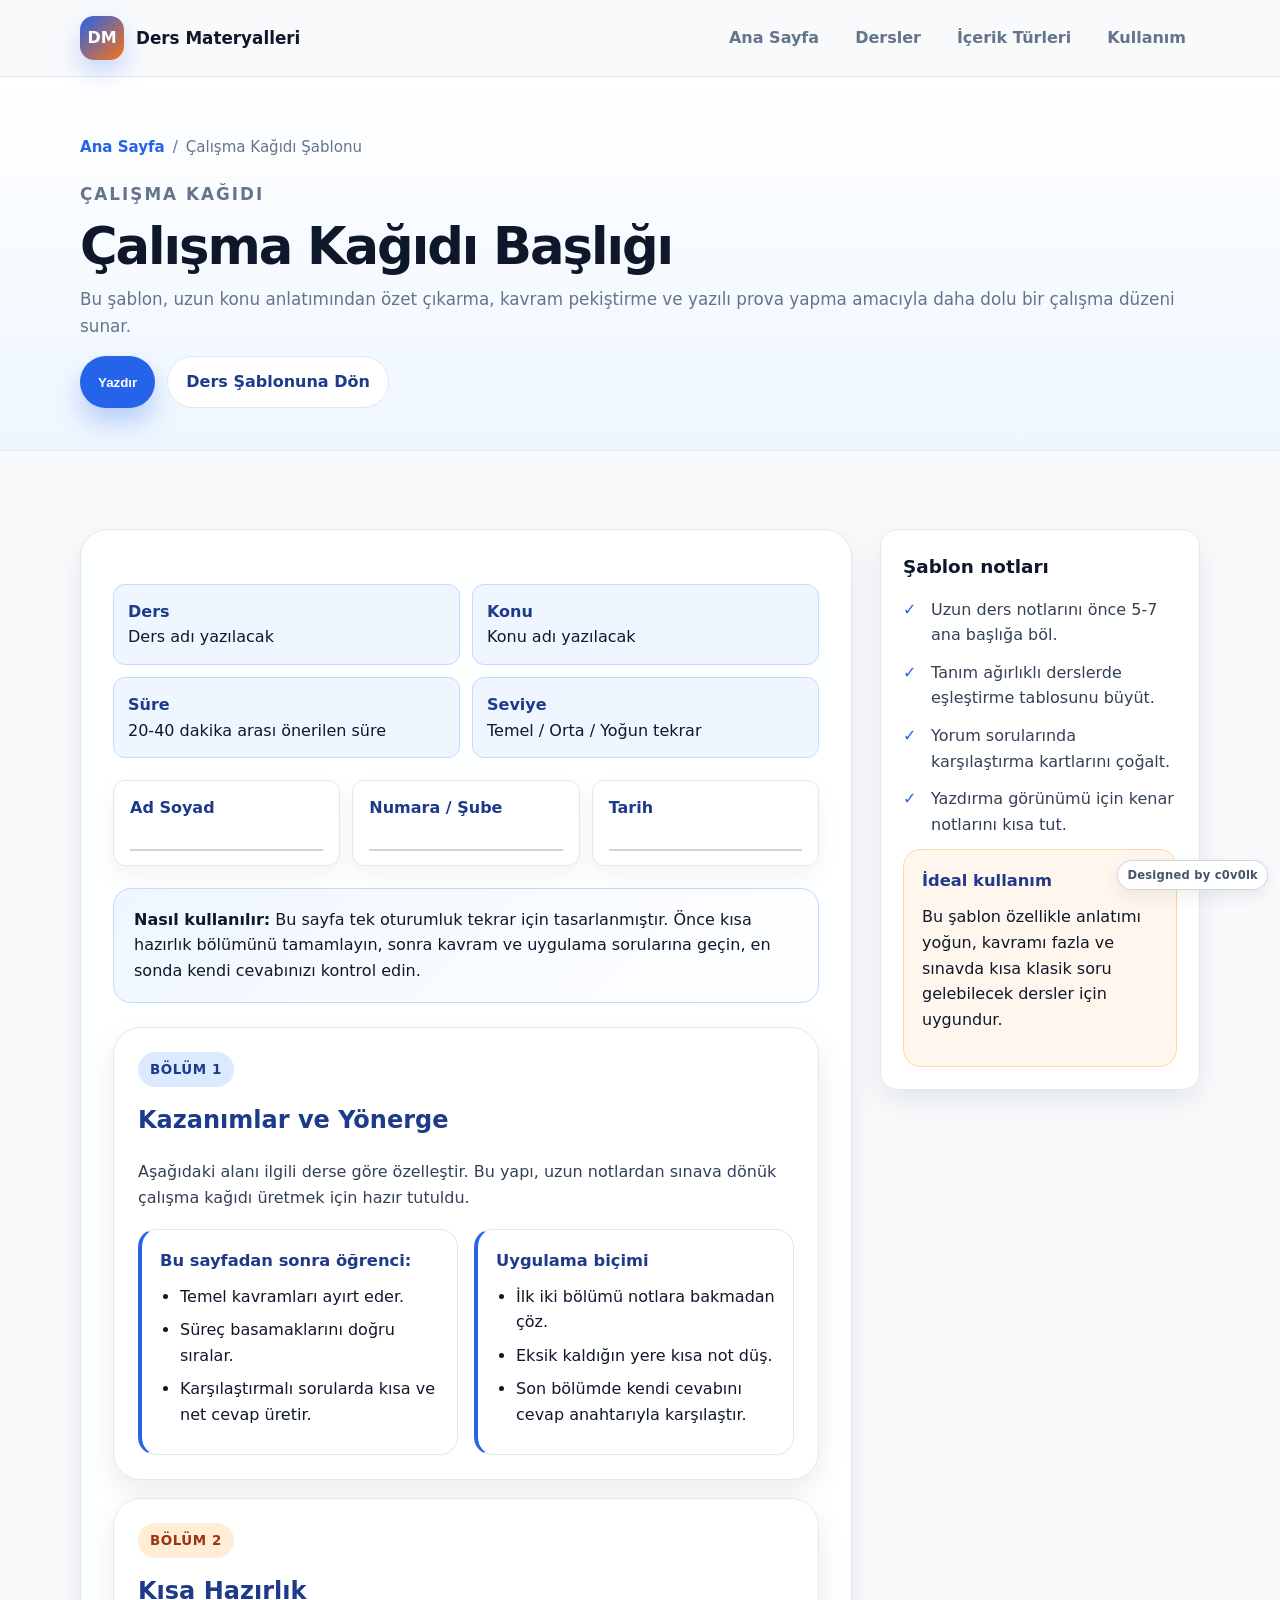
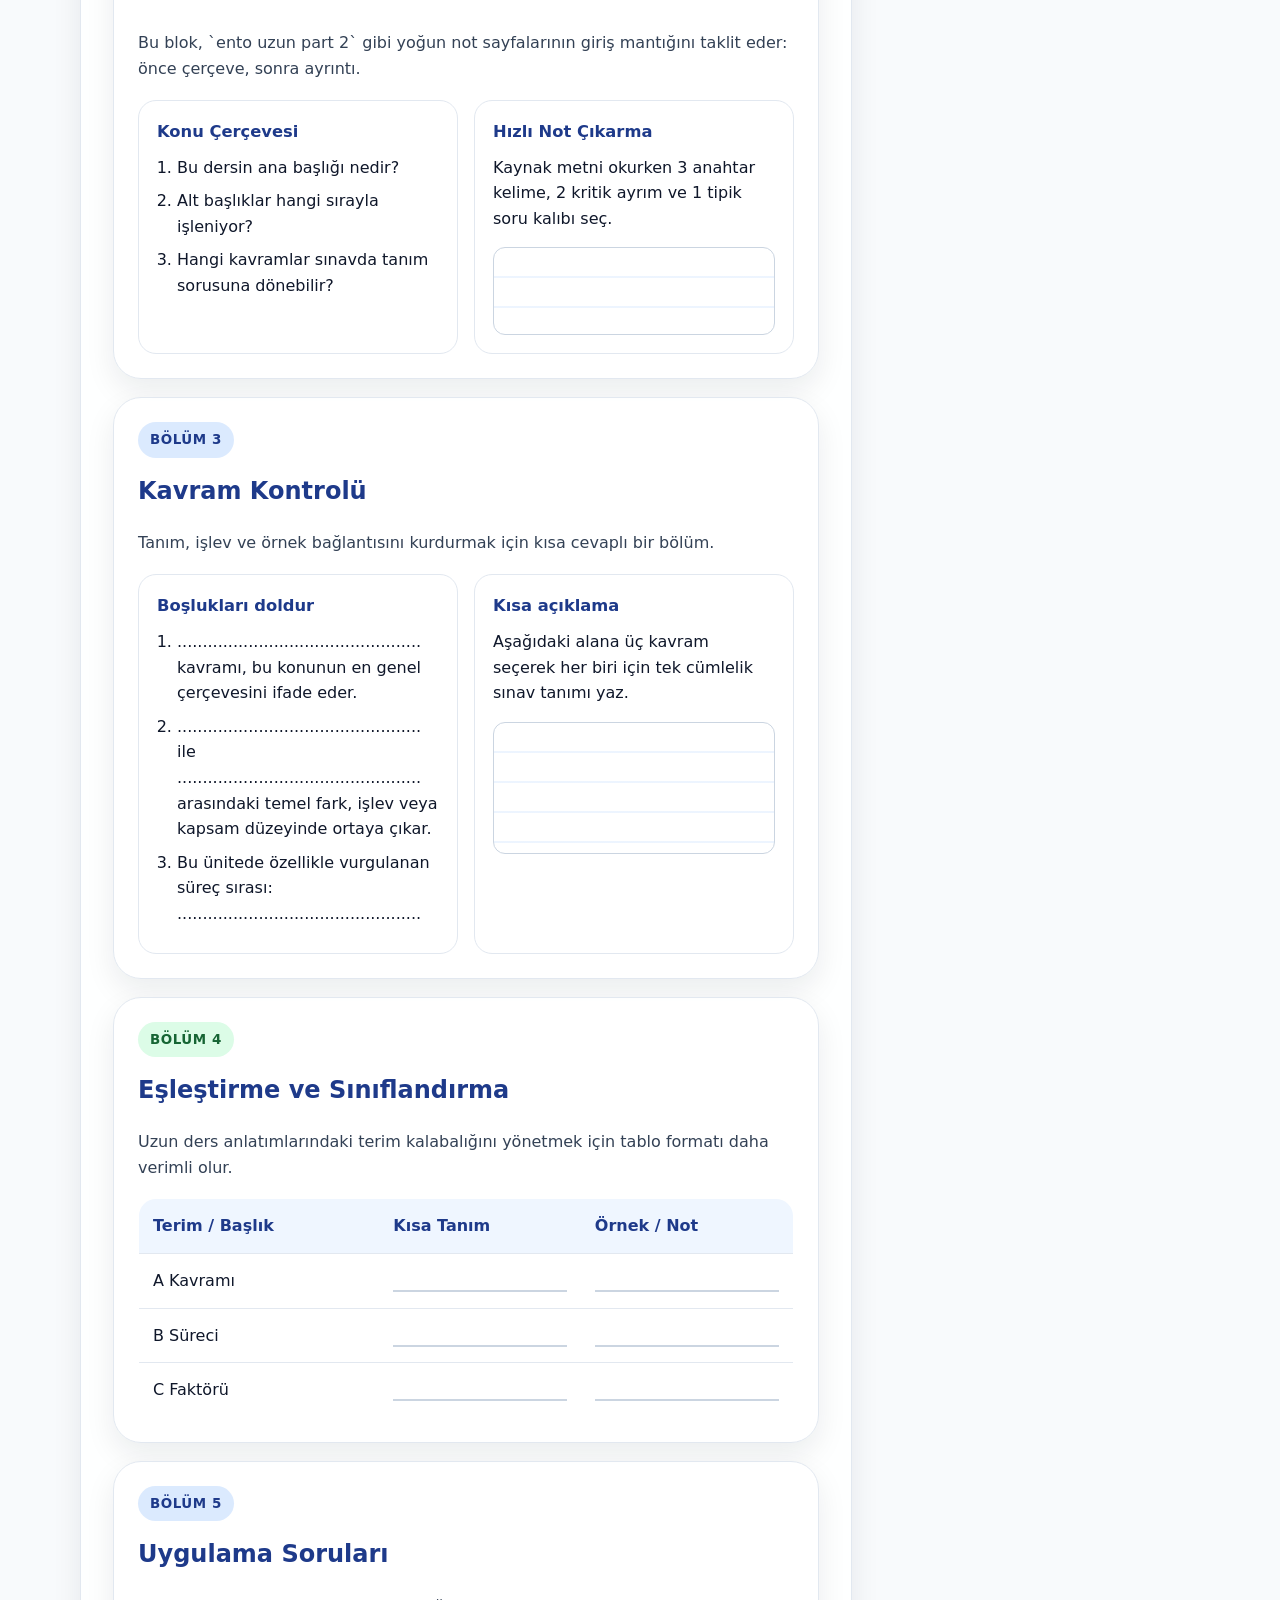
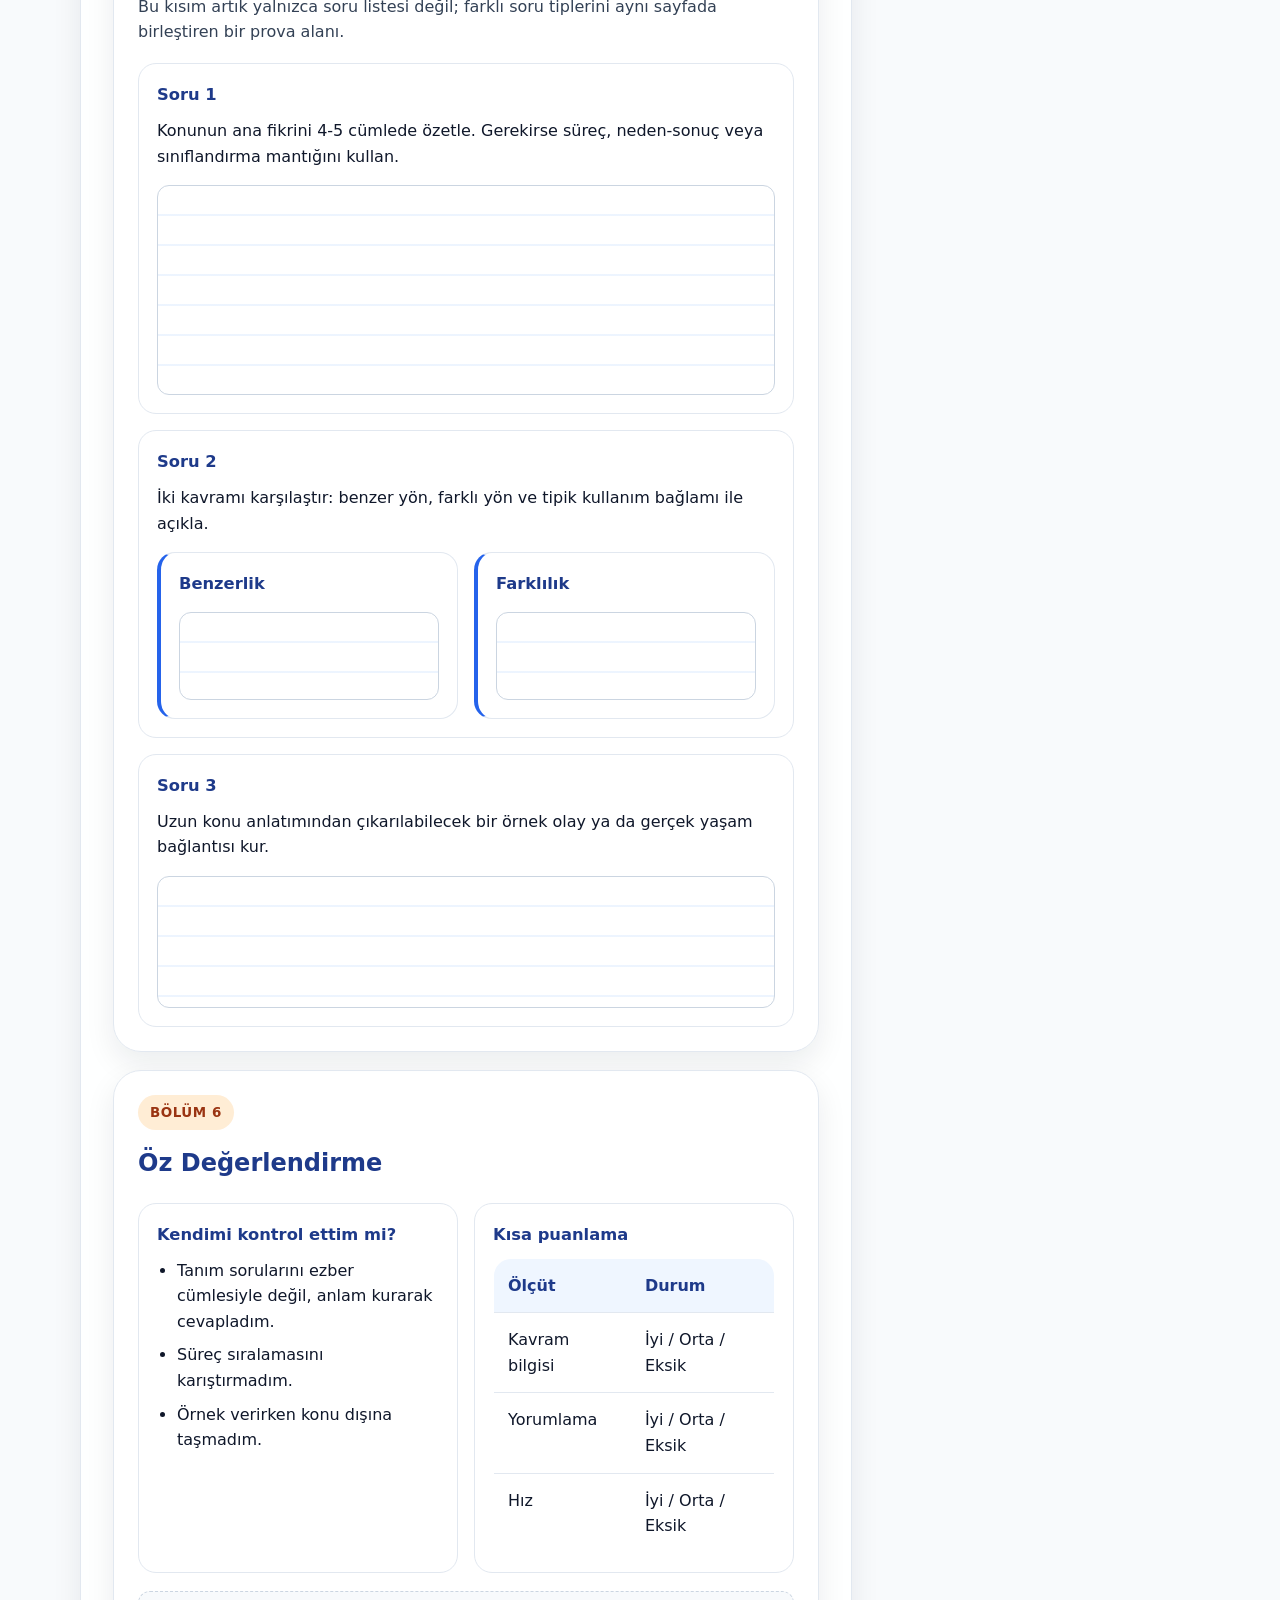
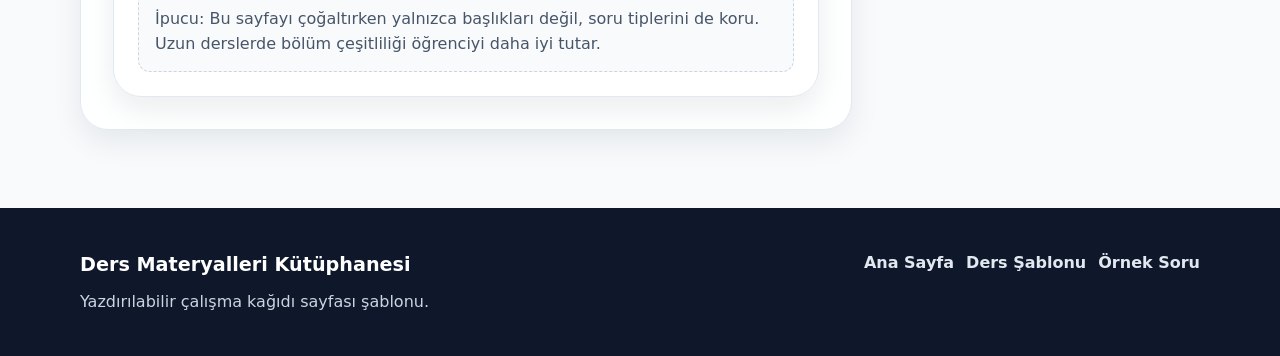
==== commit 9f3219d4: "Add microbiology course content and site credit" ====
--- a/calisma-kagitlari/calisma-kagidi-sablonu.html
+++ b/calisma-kagitlari/calisma-kagidi-sablonu.html
@@ -5,7 +5,7 @@
     <meta name="viewport" content="width=device-width, initial-scale=1.0">
     <meta name="description" content="Yazdırılabilir ve doldurulabilir çalışma kağıdı sayfaları için gelişmiş statik HTML şablonu.">
     <title>Çalışma Kağıdı Şablonu | Ders Materyalleri Kütüphanesi</title>
-    <link rel="stylesheet" href="../style.css?v=20260604-3">
+    <link rel="stylesheet" href="../style.css?v=20260604-4">
 </head>
 <body>
     <header class="site-header">
@@ -279,6 +279,6 @@
         </div>
     </footer>
 
-    <script src="../script.js?v=20260604-3"></script>
+    <script src="../script.js?v=20260604-4"></script>
 </body>
 </html>
--- a/style.css
+++ b/style.css
@@ -32,6 +32,24 @@
     line-height: 1.6;
 }
 
+body::after {
+    content: "Designed by c0v0lk";
+    position: fixed;
+    right: 12px;
+    bottom: 10px;
+    z-index: 40;
+    padding: 5px 9px;
+    color: #475569;
+    background: rgba(255, 255, 255, 0.88);
+    border: 1px solid rgba(203, 213, 225, 0.95);
+    border-radius: 999px;
+    box-shadow: 0 6px 18px rgba(15, 23, 42, 0.08);
+    font-size: 0.72rem;
+    font-weight: 800;
+    letter-spacing: 0.02em;
+    pointer-events: none;
+}
+
 body.nav-open {
     overflow: hidden;
 }
@@ -980,7 +998,8 @@
     .breadcrumb,
     .sidebar-card,
     .button,
-    .nav-toggle {
+    .nav-toggle,
+    body::after {
         display: none !important;
     }
 
